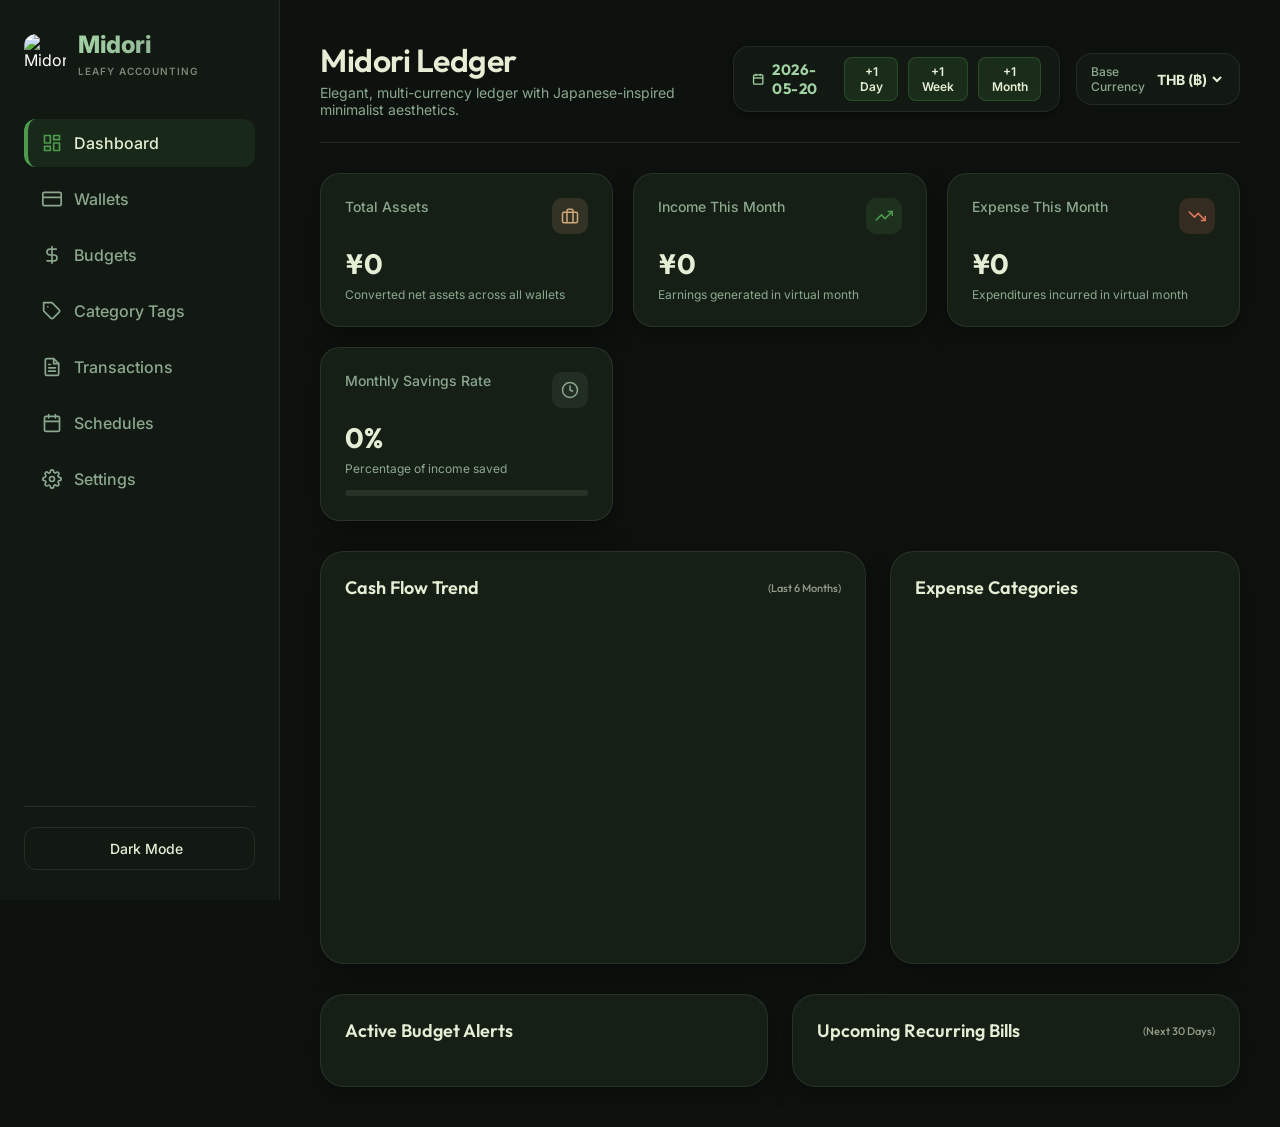
==== index.html @ ab78cd18 "Update: favicon branding and responsive collapsible mobile sidebar" ====
<!DOCTYPE html>
<html lang="en">
<head>
  <meta charset="UTF-8">
  <meta name="viewport" content="width=device-width, initial-scale=1.0">
  <title>Midori — Premium Japanese-Style Finance Ledger</title>
  <link rel="icon" type="image/png" href="image/midori.png">
  <link rel="shortcut icon" type="image/png" href="image/midori.png">
  
  <!-- Progressive Web App Settings -->
  <link rel="manifest" href="manifest.json">
  <meta name="theme-color" content="#2d5a27">
  
  <!-- Apple Web App Standalone Mode Support -->
  <meta name="apple-mobile-web-app-capable" content="yes">
  <meta name="apple-mobile-web-app-status-bar-style" content="black-translucent">
  <meta name="apple-mobile-web-app-title" content="Midori">
  <link rel="apple-touch-icon" href="image/midori.png">

  <!-- Beautiful Typography and Visual Customization -->
  <link rel="stylesheet" href="css/style.css">
  <!-- Chart.js for High-Fidelity Interactive Visualizations -->
  <script src="https://cdn.jsdelivr.net/npm/chart.js"></script>
</head>
<body>

  <div id="appContainer">
    <!-- Sidebar Backdrop Overlay -->
    <div id="sidebarOverlay" class="sidebar-overlay"></div>

    <!-- Sidebar Navigation -->
    <aside>
      <div>
        <div class="brand">
          <div style="display: flex; align-items: center; gap: 12px; flex: 1;">
            <div class="brand-logo-container" style="background: none; box-shadow: none; padding: 0; display: flex; align-items: center; justify-content: center; width: 42px; height: 42px;">
              <img src="image/midori.png" alt="Midori Logo" style="width: 100%; height: 100%; object-fit: cover; border-radius: 12px;">
            </div>
            <div>
              <div class="brand-name">Midori</div>
              <span style="font-size: 10px; font-weight:600; opacity:0.5; letter-spacing:1px; text-transform:uppercase;">Leafy Accounting</span>
            </div>
          </div>
          <button id="mobileMenuClose" class="mobile-menu-close" aria-label="Close Navigation">
            <svg viewBox="0 0 24 24" width="20" height="20" stroke="currentColor" stroke-width="2.5" fill="none"><line x1="18" y1="6" x2="6" y2="18"></line><line x1="6" y1="6" x2="18" y2="18"></line></svg>
          </button>
        </div>

        <nav>
          <ul>
            <li>
              <a class="nav-link active" data-tab="dashboard">
                <svg viewBox="0 0 24 24" fill="none" stroke="currentColor" stroke-width="2" stroke-linecap="round" stroke-linejoin="round"><rect x="3" y="3" width="7" height="9"></rect><rect x="14" y="3" width="7" height="5"></rect><rect x="14" y="12" width="7" height="9"></rect><rect x="3" y="16" width="7" height="5"></rect></svg>
                <span>Dashboard</span>
              </a>
            </li>
            <li>
              <a class="nav-link" data-tab="wallets">
                <svg viewBox="0 0 24 24" fill="none" stroke="currentColor" stroke-width="2" stroke-linecap="round" stroke-linejoin="round"><rect x="1" y="4" width="22" height="16" rx="2" ry="2"></rect><line x1="1" y1="10" x2="23" y2="10"></line></svg>
                <span>Wallets</span>
              </a>
            </li>
            <li>
              <a class="nav-link" data-tab="budgets">
                <svg viewBox="0 0 24 24" fill="none" stroke="currentColor" stroke-width="2" stroke-linecap="round" stroke-linejoin="round"><path d="M12 2v20M17 5H9.5a3.5 3.5 0 0 0 0 7h5a3.5 3.5 0 0 1 0 7H6"></path></svg>
                <span>Budgets</span>
              </a>
            </li>
            <li>
              <a class="nav-link" data-tab="tags">
                <svg viewBox="0 0 24 24" fill="none" stroke="currentColor" stroke-width="2" stroke-linecap="round" stroke-linejoin="round"><path d="M20.59 13.41l-7.17 7.17a2 2 0 0 1-2.83 0L2 12V2h10l8.59 8.59a2 2 0 0 1 0 2.82z"></path><line x1="7" y1="7" x2="7.01" y2="7"></line></svg>
                <span>Category Tags</span>
              </a>
            </li>
            <li>
              <a class="nav-link" data-tab="ledger">
                <svg viewBox="0 0 24 24" fill="none" stroke="currentColor" stroke-width="2" stroke-linecap="round" stroke-linejoin="round"><path d="M14 2H6a2 2 0 0 0-2 2v16a2 2 0 0 0 2 2h12a2 2 0 0 0 2-2V8z"></path><polyline points="14 2 14 8 20 8"></polyline><line x1="16" y1="13" x2="8" y2="13"></line><line x1="16" y1="17" x2="8" y2="17"></line><polyline points="10 9 9 9 8 9"></polyline></svg>
                <span>Transactions</span>
              </a>
            </li>
            <li>
              <a class="nav-link" data-tab="schedules">
                <svg viewBox="0 0 24 24" fill="none" stroke="currentColor" stroke-width="2" stroke-linecap="round" stroke-linejoin="round"><rect x="3" y="4" width="18" height="18" rx="2" ry="2"></rect><line x1="16" y1="2" x2="16" y2="6"></line><line x1="8" y1="2" x2="8" y2="6"></line><line x1="3" y1="10" x2="21" y2="10"></line></svg>
                <span>Schedules</span>
              </a>
            </li>
            <li>
              <a class="nav-link" data-tab="settings">
                <svg viewBox="0 0 24 24" fill="none" stroke="currentColor" stroke-width="2" stroke-linecap="round" stroke-linejoin="round"><circle cx="12" cy="12" r="3"></circle><path d="M19.4 15a1.65 1.65 0 0 0 .33 1.82l.06.06a2 2 0 1 1-2.83 2.83l-.06-.06a1.65 1.65 0 0 0-1.82-.33 1.65 1.65 0 0 0-1 1.51V21a2 2 0 0 1-4 0v-.09A1.65 1.65 0 0 0 9 19.4a1.65 1.65 0 0 0-1.82.33l-.06.06a2 2 0 1 1-2.83-2.83l.06-.06a1.65 1.65 0 0 0 .33-1.82 1.65 1.65 0 0 0-1.51-1H3a2 2 0 0 1 0-4h.09A1.65 1.65 0 0 0 4.6 9a1.65 1.65 0 0 0-.33-1.82l-.06-.06a2 2 0 1 1 2.83-2.83l.06.06a1.65 1.65 0 0 0 1.82.33H9a1.65 1.65 0 0 0 1-1.51V3a2 2 0 0 1 4 0v.09a1.65 1.65 0 0 0 1 1.51 1.65 1.65 0 0 0 1.82-.33l.06-.06a2 2 0 1 1 2.83 2.83l-.06.06a1.65 1.65 0 0 0-.33 1.82V9a1.65 1.65 0 0 0 1.51 1H21a2 2 0 0 1 0 4h-.09a1.65 1.65 0 0 0-1.51 1z"></path></svg>
                <span>Settings</span>
              </a>
            </li>
          </ul>
        </nav>
      </div>

      <div class="sidebar-footer">
        <button class="theme-toggle-btn" id="themeToggleBtn">
          <span id="themeToggleIcon" style="display: inline-flex; align-items: center; justify-content: center; margin-right: 6px;"></span>
          <span id="themeToggleText">Dark Mode</span>
        </button>
      </div>
    </aside>

    <!-- Main Workspace -->
    <main>
      <!-- Common Top Header -->
      <header>
        <div class="header-title-section">
          <button id="mobileMenuToggle" class="mobile-menu-btn" aria-label="Toggle Navigation">
            <svg viewBox="0 0 24 24" width="24" height="24" stroke="currentColor" stroke-width="2.5" fill="none"><line x1="3" y1="12" x2="21" y2="12"></line><line x1="3" y1="6" x2="21" y2="6"></line><line x1="3" y1="18" x2="21" y2="18"></line></svg>
          </button>
          <div class="header-title-text">
            <h1>Midori Ledger</h1>
            <p>Elegant, multi-currency ledger with Japanese-inspired minimalist aesthetics.</p>
          </div>
        </div>
        <div class="header-controls">
          <!-- Time Travel Controller -->
          <div class="time-travel-widget">
            <span class="date-badge">
              <svg viewBox="0 0 24 24" width="18" height="18" stroke="currentColor" stroke-width="2.5" fill="none"><rect x="3" y="4" width="18" height="18" rx="2" ry="2"></rect><line x1="16" y1="2" x2="16" y2="6"></line><line x1="8" y1="2" x2="8" y2="6"></line><line x1="3" y1="10" x2="21" y2="10"></line></svg>
              <span id="virtualDateDisplay">2026-05-20</span>
            </span>
            <button class="time-travel-btn" id="timeTravelBtn1" onclick="triggerTimeTravel(1)">+1 Day</button>
            <button class="time-travel-btn" id="timeTravelBtn7" onclick="triggerTimeTravel(7)">+1 Week</button>
            <button class="time-travel-btn" id="timeTravelBtn30" onclick="triggerTimeTravel(30)">+1 Month</button>
          </div>

          <!-- Base Currency Selector -->
          <div class="currency-selector-widget">
            <label for="baseCurrencySelect">Base Currency</label>
            <select id="baseCurrencySelect" class="currency-select" onchange="changeBaseCurrency(this.value)">
              <option value="THB">THB (฿)</option>
              <option value="USD">USD ($)</option>
              <option value="EUR">EUR (€)</option>
              <option value="CNY">CNY (¥)</option>
              <option value="JPY">JPY (¥)</option>
            </select>
          </div>
        </div>
      </header>

      <!-- ==========================================================================
           TAB: DASHBOARD
           ========================================================================== -->
      <div id="tab-dashboard" class="tab-content active">
        <!-- Metric Summary KPIs -->
        <div class="dashboard-summary-grid">
          <!-- Net Worth Card -->
          <div class="metric-card net-worth">
            <div class="metric-header">
              <span>Total Assets</span>
              <div class="metric-icon-circle">
                <svg viewBox="0 0 24 24" width="18" height="18" stroke="currentColor" stroke-width="2" fill="none"><rect x="2" y="7" width="20" height="14" rx="2" ry="2"></rect><path d="M16 21V5a2 2 0 0 0-2-2h-4a2 2 0 0 0-2 2v16"></path></svg>
              </div>
            </div>
            <div class="metric-value" id="netWorthDisplay">¥0</div>
            <div class="metric-desc">Converted net assets across all wallets</div>
          </div>

          <!-- Monthly Income Card -->
          <div class="metric-card income">
            <div class="metric-header">
              <span>Income This Month</span>
              <div class="metric-icon-circle">
                <svg viewBox="0 0 24 24" width="18" height="18" stroke="currentColor" stroke-width="2" fill="none"><polyline points="23 6 13.5 15.5 8.5 10.5 1 18"></polyline><polyline points="17 6 23 6 23 12"></polyline></svg>
              </div>
            </div>
            <div class="metric-value" id="monthlyIncomeDisplay">¥0</div>
            <div class="metric-desc" id="incomeGrowthText">Earnings generated in virtual month</div>
          </div>

          <!-- Monthly Expense Card -->
          <div class="metric-card expense">
            <div class="metric-header">
              <span>Expense This Month</span>
              <div class="metric-icon-circle">
                <svg viewBox="0 0 24 24" width="18" height="18" stroke="currentColor" stroke-width="2" fill="none"><polyline points="23 18 13.5 8.5 8.5 13.5 1 6"></polyline><polyline points="17 18 23 18 23 12"></polyline></svg>
              </div>
            </div>
            <div class="metric-value" id="monthlyExpenseDisplay">¥0</div>
            <div class="metric-desc" id="expenseGrowthText">Expenditures incurred in virtual month</div>
          </div>

          <!-- Savings Progress Card -->
          <div class="metric-card">
            <div class="metric-header">
              <span>Monthly Savings Rate</span>
              <div class="metric-icon-circle">
                <svg viewBox="0 0 24 24" width="18" height="18" stroke="currentColor" stroke-width="2" fill="none"><circle cx="12" cy="12" r="10"></circle><polyline points="12 6 12 12 16 14"></polyline></svg>
              </div>
            </div>
            <div class="metric-value" id="savingsRateDisplay">0%</div>
            <div class="metric-desc">Percentage of income saved</div>
            <div class="metric-progress-container">
              <div class="metric-progress-bar">
                <div class="metric-progress-fill status-safe" id="savingsRateProgress" style="width: 0%"></div>
              </div>
            </div>
          </div>
        </div>

        <!-- Charts Dashboard -->
        <div class="dashboard-charts-section">
          <!-- Main Line Trend Card -->
          <div class="chart-card">
            <h3>Cash Flow Trend <span style="font-size:11px; font-weight:500; opacity:0.6;">(Last 6 Months)</span></h3>
            <div class="chart-container-large">
              <canvas id="trendChart"></canvas>
            </div>
          </div>

          <!-- Expense Segment Donut -->
          <div class="chart-card">
            <h3>Expense Categories</h3>
            <div class="chart-container-medium">
              <canvas id="expenseDonut"></canvas>
            </div>
          </div>
        </div>

        <!-- Quick actions / Recent Transactions row -->
        <div style="display: grid; grid-template-columns: 1fr 1fr; gap: 24px;">
          <!-- Active budgets warnings -->
          <div class="chart-card">
            <h3 style="margin-bottom:12px;">Active Budget Alerts</h3>
            <div id="dashboardBudgetAlerts" style="display: flex; flex-direction: column; gap: 12px;">
              <!-- Budgets will be generated dynamically -->
            </div>
          </div>
          
          <!-- Upcoming recurring items forecast -->
          <div class="chart-card">
            <h3>Upcoming Recurring Bills <span style="font-size:11px; font-weight:500; opacity:0.6;">(Next 30 Days)</span></h3>
            <div id="dashboardForecastEvents" style="display: flex; flex-direction: column; gap: 12px;">
              <!-- Loaded dynamically -->
            </div>
          </div>
        </div>
      </div>

      <!-- ==========================================================================
           TAB: WALLETS
           ========================================================================== -->
      <div id="tab-wallets" class="tab-content">
        <div class="section-header">
          <h2>Wallets Management</h2>
          <button class="add-btn" onclick="openModal('modalWallet')">
            <svg viewBox="0 0 24 24" width="18" height="18" stroke="currentColor" stroke-width="2.5" fill="none"><line x1="12" y1="5" x2="12" y2="19"></line><line x1="5" y1="12" x2="19" y2="12"></line></svg>
            Add New Wallet
          </button>
        </div>
        <div class="wallets-carousel" id="walletsContainer">
          <!-- Loaded dynamically -->
        </div>
      </div>

      <!-- ==========================================================================
           TAB: BUDGETS
           ========================================================================== -->
      <div id="tab-budgets" class="tab-content">
        <div class="section-header">
          <h2>Monthly Budgets</h2>
        </div>
        
        <div class="budgets-grid" id="budgetsContainer">
          <!-- Loaded dynamically -->
        </div>
      </div>

      <!-- ==========================================================================
           TAB: CATEGORY TAGS
           ========================================================================== -->
      <div id="tab-tags" class="tab-content">
        <div class="section-header">
          <h2>Category Tags</h2>
          <button class="add-btn" onclick="openModal('modalCategory')">
            <svg viewBox="0 0 24 24" width="18" height="18" stroke="currentColor" stroke-width="2.5" fill="none"><line x1="12" y1="5" x2="12" y2="19"></line><line x1="5" y1="12" x2="19" y2="12"></line></svg>
            Create New Tag
          </button>
        </div>
        
        <div class="budgets-grid" id="tagsContainer">
          <!-- Loaded dynamically -->
        </div>
      </div>

      <!-- ==========================================================================
           TAB: TRANSACTION LEDGER
           ========================================================================== -->
      <div id="tab-ledger" class="tab-content">
        <div class="section-header">
          <h2>Ledger History</h2>
          <button class="add-btn" onclick="openModal('modalTransaction')">
            <svg viewBox="0 0 24 24" width="18" height="18" stroke="currentColor" stroke-width="2.5" fill="none"><line x1="12" y1="5" x2="12" y2="19"></line><line x1="5" y1="12" x2="19" y2="12"></line></svg>
            Record Transaction
          </button>
        </div>

        <!-- Filters Bar -->
        <div class="ledger-filter-bar">
          <div class="input-group">
            <label for="filterSearch">Search Description</label>
            <input type="text" id="filterSearch" class="form-control" placeholder="Search noodles, rent..." oninput="renderLedger()">
          </div>
          <div class="input-group">
            <label for="filterWallet">Wallet</label>
            <select id="filterWallet" class="form-control" onchange="renderLedger()">
              <option value="all">All Wallets</option>
              <!-- Populated dynamically -->
            </select>
          </div>
          <div class="input-group">
            <label for="filterTag">Category Tag</label>
            <select id="filterTag" class="form-control" onchange="renderLedger()">
              <option value="all">All Categories</option>
              <!-- Populated dynamically -->
            </select>
          </div>
          <div class="input-group">
            <label for="filterType">Type</label>
            <select id="filterType" class="form-control" onchange="renderLedger()">
              <option value="all">Income & Expense</option>
              <option value="income">Income Only</option>
              <option value="expense">Expense Only</option>
            </select>
          </div>
        </div>

        <!-- Ledger Entries Table -->
        <div class="ledger-table-container">
          <table class="ledger-table">
            <thead>
              <tr>
                <th>Date</th>
                <th>Transaction</th>
                <th>Category Tag</th>
                <th>Wallet</th>
                <th>Amount</th>
                <th style="width: 50px;"></th>
              </tr>
            </thead>
            <tbody id="ledgerTableBody">
              <!-- Entries populated dynamically -->
            </tbody>
          </table>
          <div id="ledgerEmptyState" class="empty-placeholder" style="display: none;">
            <svg viewBox="0 0 24 24" fill="none" stroke="currentColor" stroke-width="2"><circle cx="12" cy="12" r="10"></circle><line x1="8" y1="12" x2="16" y2="12"></line></svg>
            <span>No transactions matching criteria are logged. Record a new transaction!</span>
          </div>
        </div>
      </div>

      <!-- ==========================================================================
           TAB: RECURRENCE SCHEDULES
           ========================================================================== -->
      <div id="tab-schedules" class="tab-content">
        <div class="section-header">
          <h2>Recurrence Schedules</h2>
          <button class="add-btn" onclick="openModal('modalSchedule')">
            <svg viewBox="0 0 24 24" width="18" height="18" stroke="currentColor" stroke-width="2.5" fill="none"><line x1="12" y1="5" x2="12" y2="19"></line><line x1="5" y1="12" x2="19" y2="12"></line></svg>
            Add Recurring Schedule
          </button>
        </div>

        <div class="schedules-list" id="schedulesContainer">
          <!-- Loaded dynamically -->
        </div>
      </div>

      <!-- ==========================================================================
           TAB: SETTINGS
           ========================================================================== -->
      <div id="tab-settings" class="tab-content">
        <h2>App Configuration</h2>
        
        <div class="settings-group">
          <h3>High Fidelity Mock Data</h3>
          <p>Instantly pre-populate your ledger with 45 days of rich, multi-currency financial mock data, categories, and active schedules to preview charts and budget alerts immediately.</p>
          <div class="settings-action-row">
            <button class="add-btn" onclick="loadMatchaMockData()">
              Generate Japanese Matcha Demo Data
            </button>
          </div>
        </div>

        <div class="settings-group">
          <h3>Data Portability</h3>
          <p>Export your entire ledger configuration and transaction history to a localized JSON file or import a saved backup state.</p>
          <div class="settings-action-row">
            <button class="btn-secondary" onclick="triggerStateExport()">Export Backup JSON</button>
            <button class="btn-secondary" onclick="document.getElementById('importFileInput').click()">Import Backup JSON</button>
            <input type="file" id="importFileInput" style="display:none;" accept=".json" onchange="triggerStateImport(event)">
          </div>
        </div>

        <div class="settings-group">
          <h3>Set to Default</h3>
          <p>Restore the app to its original factory state with default wallets, category tags, and core preferences. This will replace your current settings and data.</p>
          <div class="settings-action-row">
            <button class="btn-secondary" onclick="triggerDefaultReset()">Set to Default State</button>
          </div>
        </div>

        <div class="settings-group">
          <h3>Erase Database</h3>
          <p style="color:var(--autumn-terracotta);">Warning: This action will completely erase all wallets, transactions, tags, budgets, and histories saved in LocalStorage and reset the database to a completely empty clean slate.</p>
          <div class="settings-action-row">
            <button class="btn-danger" onclick="triggerStateReset()">Reset to Blank Slate</button>
          </div>
        </div>
      </div>
    </main>
  </div>

  <!-- ==========================================================================
       MODAL: RECORD TRANSACTION
       ========================================================================== -->
  <div class="modal-overlay" id="modalTransaction">
    <div class="modal-window">
      <div class="modal-header">
        <h3>Record Transaction</h3>
        <button class="modal-close-btn" onclick="closeModal('modalTransaction')">
          <svg viewBox="0 0 24 24" width="20" height="20" stroke="currentColor" stroke-width="2" fill="none"><line x1="18" y1="6" x2="6" y2="18"></line><line x1="6" y1="6" x2="18" y2="18"></line></svg>
        </button>
      </div>
      <form class="modal-form" id="transactionForm" onsubmit="submitTransactionForm(event)">
        <!-- Row 1: Type & Amount -->
        <div class="form-row">
          <div class="input-group">
            <label for="txType">Type</label>
            <select id="txType" class="form-control" onchange="syncTransactionCategoryOptions()" required>
              <option value="expense">Expense</option>
              <option value="income">Income</option>
            </select>
          </div>
          <div class="input-group">
            <label for="txAmount">Amount</label>
            <input type="number" id="txAmount" class="form-control" placeholder="0.00" min="0.01" step="any" required>
          </div>
        </div>

        <!-- Row 2: Title Description -->
        <div class="input-group">
          <label for="txTitle">Title Description</label>
          <input type="text" id="txTitle" class="form-control" placeholder="Matcha Tea, Ramen Lunch..." required>
        </div>

        <!-- Row 3: Wallet & Custom Currency Select (Multi-currency purchase) -->
        <div class="form-row">
          <div class="input-group">
            <label for="txWallet">Wallet</label>
            <select id="txWallet" class="form-control" onchange="syncTransactionCurrencyDefault()" required>
              <!-- Loaded dynamically -->
            </select>
          </div>
          <div class="input-group">
            <label for="txCurrency">Tx Currency</label>
            <select id="txCurrency" class="form-control" required>
              <option value="JPY">JPY (¥)</option>
              <option value="USD">USD ($)</option>
              <option value="THB">THB (฿)</option>
              <option value="EUR">EUR (€)</option>
              <option value="CNY">CNY (¥)</option>
            </select>
          </div>
        </div>

        <!-- Row 4: Category Tag & Transaction Date -->
        <div class="form-row">
          <div class="input-group">
            <label for="txCategory">Category Tag</label>
            <select id="txCategory" class="form-control" required>
              <!-- Loaded dynamically -->
            </select>
          </div>
          <div class="input-group">
            <label for="txDate">Transaction Date</label>
            <input type="date" id="txDate" class="form-control" required>
          </div>
        </div>

        <!-- Row 5: Short Note -->
        <div class="input-group">
          <label for="txNote">Short Note</label>
          <input type="text" id="txNote" class="form-control" placeholder="Optional details...">
        </div>

        <button type="submit" class="form-submit-btn">Save Ledger Entry</button>
      </form>
    </div>
  </div>

  <!-- ==========================================================================
       MODAL: ADD WALLET
       ========================================================================== -->
  <div class="modal-overlay" id="modalWallet">
    <div class="modal-window">
      <div class="modal-header">
        <h3>Create Wallet Card</h3>
        <button class="modal-close-btn" onclick="closeModal('modalWallet')">
          <svg viewBox="0 0 24 24" width="20" height="20" stroke="currentColor" stroke-width="2" fill="none"><line x1="18" y1="6" x2="6" y2="18"></line><line x1="6" y1="6" x2="18" y2="18"></line></svg>
        </button>
      </div>
      <form class="modal-form" id="walletForm" onsubmit="submitWalletForm(event)">
        <div class="input-group">
          <label for="walletName">Wallet Card Name</label>
          <input type="text" id="walletName" class="form-control" placeholder="E.g., Chase Bank, cash Pocket" required>
        </div>

        <div class="form-row">
          <div class="input-group">
            <label for="walletCurrency">Currency</label>
            <select id="walletCurrency" class="form-control" required>
              <option value="JPY">JPY (¥)</option>
              <option value="USD">USD ($)</option>
              <option value="THB">THB (฿)</option>
              <option value="EUR">EUR (€)</option>
              <option value="CNY">CNY (¥)</option>
            </select>
          </div>
          <div class="input-group">
            <label for="walletType">Card Type</label>
            <select id="walletType" class="form-control" required>
              <option value="Cash">Cash</option>
              <option value="Debit Card">Debit Card</option>
              <option value="Credit Card">Credit Card</option>
              <option value="Savings">Savings Account</option>
              <option value="Investment">Investment Ledger</option>
            </select>
          </div>
        </div>

        <div class="input-group">
          <label for="walletBalance">Opening Balance</label>
          <input type="number" id="walletBalance" class="form-control" placeholder="0.00" value="0" step="any" required>
        </div>

        <div class="input-group">
          <label>Wallet Theme Card Design</label>
          <div class="color-picker-grid" id="walletColorPicker">
            <div class="color-option selected" style="background: #2d5a27;" data-color="#2d5a27"></div>
            <div class="color-option" style="background: #5a7d5b;" data-color="#5a7d5b"></div>
            <div class="color-option" style="background: #8ba88f;" data-color="#8ba88f"></div>
            <div class="color-option" style="background: #a2a86c;" data-color="#a2a86c"></div>
            <div class="color-option" style="background: #5e665c;" data-color="#5e665c"></div>
            <div class="color-option" style="background: #cfa87b;" data-color="#cfa87b"></div>
          </div>
        </div>

        <button type="submit" class="form-submit-btn">Create Wallet Card</button>
      </form>
    </div>
  </div>

  <!-- ==========================================================================
       MODAL: EDIT WALLET
       ========================================================================== -->
  <div class="modal-overlay" id="modalEditWallet">
    <div class="modal-window">
      <div class="modal-header">
        <h3>Edit Wallet Card</h3>
        <button class="modal-close-btn" onclick="closeModal('modalEditWallet')">
          <svg viewBox="0 0 24 24" width="20" height="20" stroke="currentColor" stroke-width="2" fill="none"><line x1="18" y1="6" x2="6" y2="18"></line><line x1="6" y1="6" x2="18" y2="18"></line></svg>
        </button>
      </div>
      <form class="modal-form" id="editWalletForm" onsubmit="submitEditWalletForm(event)">
        <input type="hidden" id="editWalletId">
        <div class="input-group">
          <label for="editWalletName">Wallet Card Name</label>
          <input type="text" id="editWalletName" class="form-control" placeholder="E.g., Chase Bank, cash Pocket" required>
        </div>

        <div class="form-row">
          <div class="input-group">
            <label for="editWalletCurrency">Currency</label>
            <select id="editWalletCurrency" class="form-control" required>
              <option value="JPY">JPY (¥)</option>
              <option value="USD">USD ($)</option>
              <option value="THB">THB (฿)</option>
              <option value="EUR">EUR (€)</option>
              <option value="CNY">CNY (¥)</option>
            </select>
          </div>
          <div class="input-group">
            <label for="editWalletType">Card Type</label>
            <select id="editWalletType" class="form-control" required>
              <option value="Cash">Cash</option>
              <option value="Debit Card">Debit Card</option>
              <option value="Credit Card">Credit Card</option>
              <option value="Savings">Savings Account</option>
              <option value="Investment">Investment Ledger</option>
            </select>
          </div>
        </div>

        <div class="input-group">
          <label for="editWalletBalance">Opening Balance</label>
          <input type="number" id="editWalletBalance" class="form-control" placeholder="0.00" step="any" required>
        </div>

        <div class="input-group">
          <label>Wallet Theme Card Design</label>
          <div class="color-picker-grid" id="editWalletColorPicker">
            <div class="color-option" style="background: #2d5a27;" data-color="#2d5a27"></div>
            <div class="color-option" style="background: #5a7d5b;" data-color="#5a7d5b"></div>
            <div class="color-option" style="background: #8ba88f;" data-color="#8ba88f"></div>
            <div class="color-option" style="background: #a2a86c;" data-color="#a2a86c"></div>
            <div class="color-option" style="background: #5e665c;" data-color="#5e665c"></div>
            <div class="color-option" style="background: #cfa87b;" data-color="#cfa87b"></div>
          </div>
        </div>

        <button type="submit" class="form-submit-btn">Save Wallet Changes</button>
      </form>
    </div>
  </div>

  <!-- ==========================================================================
       MODAL: CREATE TAG / BUDGET
       ========================================================================== -->
  <div class="modal-overlay" id="modalCategory">
    <div class="modal-window">
      <div class="modal-header">
        <h3>Create Tag & Monthly Budget</h3>
        <button class="modal-close-btn" onclick="closeModal('modalCategory')">
          <svg viewBox="0 0 24 24" width="20" height="20" stroke="currentColor" stroke-width="2" fill="none"><line x1="18" y1="6" x2="6" y2="18"></line><line x1="6" y1="6" x2="18" y2="18"></line></svg>
        </button>
      </div>
      <form class="modal-form" id="categoryForm" onsubmit="submitCategoryForm(event)">
        <div class="form-row">
          <div class="input-group">
            <label for="catType">Classification</label>
            <select id="catType" class="form-control" onchange="syncCategoryFormBudgetState()" required>
              <option value="expense">Expense Tag</option>
              <option value="income">Income Tag</option>
            </select>
          </div>
          <div class="input-group">
            <label for="catIcon">Icon Motif</label>
            <select id="catIcon" class="form-control" required>
              <option value="leaf">🍃 Leaf</option>
              <option value="utensils">🍽️ Food Utensils</option>
              <option value="shoppingCart">🛒 Shopping Cart</option>
              <option value="shoppingBag">🛍️ Shopping Bag</option>
              <option value="home">🏠 Home Rent</option>
              <option value="car">🚗 Car Commute</option>
              <option value="film">🎬 Movie Leisure</option>
              <option value="briefcase">💼 Briefcase Job</option>
              <option value="trendUp">📈 Trend Upwards</option>
            </select>
          </div>
        </div>

        <div class="input-group">
          <label for="catName">Tag Name</label>
          <input type="text" id="catName" class="form-control" placeholder="E.g., Ramen Dinners, Subscriptions" required>
        </div>

        <div class="input-group" id="categoryBudgetGroup">
          <label for="catBudget">Monthly Limit Budget Amount <span style="font-size:10px; font-weight:400; color:var(--text-muted);">(Optional - Set in Base Currency)</span></label>
          <input type="number" id="catBudget" class="form-control" placeholder="Optional. e.g. 20000" min="0" step="any">
        </div>

        <div class="input-group">
          <label>Tag Identity Color</label>
          <div class="color-picker-grid" id="catColorPicker">
            <div class="color-option selected" style="background: #5a7d5b;" data-color="#5a7d5b"></div>
            <div class="color-option" style="background: #2d5a27;" data-color="#2d5a27"></div>
            <div class="color-option" style="background: #8bb38f;" data-color="#8bb38f"></div>
            <div class="color-option" style="background: #aabfa9;" data-color="#aabfa9"></div>
            <div class="color-option" style="background: #a2a86c;" data-color="#a2a86c"></div>
            <div class="color-option" style="background: #5e665c;" data-color="#5e665c"></div>
          </div>
        </div>

        <button type="submit" class="form-submit-btn">Save New Tag</button>
      </form>
    </div>
  </div>

  <!-- ==========================================================================
       MODAL: CREATE RECURRING SCHEDULE
       ========================================================================== -->
  <div class="modal-overlay" id="modalSchedule">
    <div class="modal-window">
      <div class="modal-header">
        <h3>Create Recurring Schedule</h3>
        <button class="modal-close-btn" onclick="closeModal('modalSchedule')">
          <svg viewBox="0 0 24 24" width="20" height="20" stroke="currentColor" stroke-width="2" fill="none"><line x1="18" y1="6" x2="6" y2="18"></line><line x1="6" y1="6" x2="18" y2="18"></line></svg>
        </button>
      </div>
      <form class="modal-form" id="scheduleForm" onsubmit="submitScheduleForm(event)">
        <div class="form-row">
          <div class="input-group">
            <label for="schedType">Type</label>
            <select id="schedType" class="form-control" onchange="syncScheduleCategoryOptions()" required>
              <option value="expense">Expense Bill</option>
              <option value="income">Income Deposit</option>
            </select>
          </div>
          <div class="input-group">
            <label for="schedAmount">Recurring Amount</label>
            <input type="number" id="schedAmount" class="form-control" placeholder="0.00" min="0.01" step="any" required>
          </div>
        </div>

        <div class="input-group">
          <label for="schedTitle">Schedule Title</label>
          <input type="text" id="schedTitle" class="form-control" placeholder="Netflix Subscription, Salary Deposit..." required>
        </div>

        <div class="form-row">
          <div class="input-group">
            <label for="schedWallet">Billing Wallet</label>
            <select id="schedWallet" class="form-control" required>
              <!-- Loaded dynamically -->
            </select>
          </div>
          <div class="input-group">
            <label for="schedCategory">Category Tag</label>
            <select id="schedCategory" class="form-control" required>
              <!-- Loaded dynamically -->
            </select>
          </div>
        </div>

        <div class="form-row">
          <div class="input-group">
            <label for="schedFrequency">Frequency</label>
            <select id="schedFrequency" class="form-control" required>
              <option value="daily">Daily</option>
              <option value="weekly">Weekly</option>
              <option value="monthly" selected>Monthly</option>
              <option value="yearly">Yearly</option>
            </select>
          </div>
          <div class="input-group">
            <label for="schedStartDate">First Occurrence Date</label>
            <input type="date" id="schedStartDate" class="form-control" required>
          </div>
        </div>

        <button type="submit" class="form-submit-btn">Initiate Recurring Schedule</button>
      </form>
    </div>
  </div>

  <!-- Core Javascript Engines -->
  <script src="js/state.js"></script>
  <script src="js/scheduler.js"></script>
  <script src="js/charts.js"></script>
  <script src="js/app.js"></script>
  
  <!-- PWA Service Worker Registration -->
  <script>
    if ('serviceWorker' in navigator) {
      window.addEventListener('load', () => {
        navigator.serviceWorker.register('./sw.js')
          .then((reg) => console.log('Midori Service Worker registered successfully:', reg.scope))
          .catch((err) => console.error('Midori Service Worker registration failed:', err));
      });
    }
  </script>
</body>
</html>
---- css/style.css ----
@import url('https://fonts.googleapis.com/css2?family=Inter:wght@300;400;500;600;700&family=Outfit:wght@300;400;500;600;700;800&family=Noto+Serif+JP:wght@400;600;700&display=swap');

/* ==========================================================================
   Design Tokens & Theme Variables (Midori Leafy-Green Style)
   ========================================================================== */
:root {
  /* Common Brand Colors */
  --green-forest: #1e381b;     /* Deep stone forest */
  --green-matcha: #4d9c4e;     /* Vibrant tea green */
  --green-sage: #8ba88f;       /* Calming soft sage */
  --green-mint: #a2d2a4;       /* Neon leaf accents */
  --autumn-terracotta: #e07a5f;/* Outgoings accent */
  --bamboo-gold: #cfa87b;      /* Warm wood/gold highlights */
  --stone-charcoal: #181d18;   /* Dark base stone */
  --paper-soft: #fcfdfa;       /* Light base paper */

  /* Dark Theme Variables (Default) */
  --bg-primary: #0e120e;
  --bg-secondary: #161e16;
  --bg-card: rgba(26, 38, 27, 0.7);
  --border-color: rgba(139, 168, 143, 0.15);
  --border-glow: rgba(77, 156, 78, 0.3);
  --text-main: #e6edd5;
  --text-muted: #8ba88f;
  --text-dark: #0e120e;
  
  --glass-bg: rgba(22, 30, 22, 0.65);
  --glass-border: rgba(139, 168, 143, 0.12);
  --shadow-color: rgba(0, 0, 0, 0.4);
  
  --card-gradient-1: linear-gradient(135deg, #1b381a 0%, #3a6839 100%);
  --card-gradient-2: linear-gradient(135deg, #2b453a 0%, #588775 100%);
  --card-gradient-3: linear-gradient(135deg, #515437 0%, #878c58 100%);
  
  --transition-speed: 0.3s;
}

/* Light Theme Variables */
body.light-theme {
  --bg-primary: #f2f5f1;
  --bg-secondary: #e5ebe4;
  --bg-card: rgba(255, 255, 255, 0.85);
  --border-color: rgba(45, 90, 47, 0.12);
  --border-glow: rgba(77, 156, 78, 0.25);
  --text-main: #1c2a1b;
  --text-muted: #5a735c;
  --text-dark: #ffffff;
  
  --glass-bg: rgba(255, 255, 255, 0.75);
  --glass-border: rgba(45, 90, 47, 0.08);
  --shadow-color: rgba(45, 90, 47, 0.08);
  
  --card-gradient-1: linear-gradient(135deg, #3d6a3c 0%, #5e955d 100%);
  --card-gradient-2: linear-gradient(135deg, #4b7465 0%, #76a895 100%);
  --card-gradient-3: linear-gradient(135deg, #747954 0%, #a4aa7e 100%);
}

/* ==========================================================================
   Base Styles & Reset
   ========================================================================== */
* {
  margin: 0;
  padding: 0;
  box-sizing: border-box;
}

body {
  font-family: 'Inter', sans-serif;
  background-color: var(--bg-primary);
  color: var(--text-main);
  min-height: 100vh;
  display: flex;
  overflow-x: hidden;
  transition: background-color var(--transition-speed), color var(--transition-speed);
}

h1, h2, h3, h4, .font-title {
  font-family: 'Outfit', sans-serif;
  font-weight: 600;
}

.kanji-sub {
  font-family: 'Noto Serif JP', serif;
  font-size: 0.85em;
  opacity: 0.6;
  margin-left: 4px;
}

button, input, select, textarea {
  font-family: inherit;
  color: inherit;
}

/* Custom Scrollbar */
::-webkit-scrollbar {
  width: 8px;
  height: 8px;
}
::-webkit-scrollbar-track {
  background: var(--bg-primary);
}
::-webkit-scrollbar-thumb {
  background: var(--border-color);
  border-radius: 4px;
}
::-webkit-scrollbar-thumb:hover {
  background: var(--green-sage);
}

/* ==========================================================================
   Layout Structure
   ========================================================================== */
#appContainer {
  display: flex;
  width: 100%;
  max-width: 1600px;
  margin: 0 auto;
  min-height: 100vh;
}

/* Sidebar Styling */
aside {
  width: 280px;
  background: var(--glass-bg);
  backdrop-filter: blur(16px);
  -webkit-backdrop-filter: blur(16px);
  border-right: 1px solid var(--glass-border);
  padding: 30px 24px;
  display: flex;
  flex-direction: column;
  justify-content: space-between;
  position: sticky;
  top: 0;
  height: 100vh;
  z-index: 10;
  transition: background var(--transition-speed), border var(--transition-speed);
}

.brand {
  display: flex;
  align-items: center;
  gap: 12px;
  margin-bottom: 40px;
}

.brand-logo-container {
  background: linear-gradient(135deg, var(--green-matcha), var(--green-forest));
  width: 42px;
  height: 42px;
  border-radius: 12px;
  display: flex;
  align-items: center;
  justify-content: center;
  color: #fff;
  box-shadow: 0 4px 12px var(--border-glow);
}

.brand-name {
  font-size: 24px;
  font-weight: 800;
  letter-spacing: -0.5px;
  background: linear-gradient(to right, var(--green-mint), var(--green-sage));
  -webkit-background-clip: text;
  -webkit-text-fill-color: transparent;
}

body.light-theme .brand-name {
  background: linear-gradient(to right, var(--green-forest), var(--green-matcha));
  -webkit-background-clip: text;
  -webkit-text-fill-color: transparent;
}

nav ul {
  list-style: none;
}

nav li {
  margin-bottom: 8px;
}

.nav-link {
  display: flex;
  align-items: center;
  gap: 12px;
  padding: 14px 18px;
  border-radius: 12px;
  text-decoration: none;
  font-weight: 500;
  color: var(--text-muted);
  cursor: pointer;
  transition: all 0.25s ease;
}

.nav-link:hover, .nav-link.active {
  color: var(--text-main);
  background: rgba(77, 156, 78, 0.12);
  border-left: 4px solid var(--green-matcha);
  padding-left: 14px;
}

.nav-link svg {
  width: 20px;
  height: 20px;
  stroke-width: 2;
  transition: stroke var(--transition-speed);
}

.nav-link.active svg {
  stroke: var(--green-matcha);
}

.sidebar-footer {
  margin-top: auto;
  border-top: 1px solid var(--border-color);
  padding-top: 20px;
}

/* Theme Switcher Button */
.theme-toggle-btn {
  display: flex;
  align-items: center;
  justify-content: center;
  gap: 8px;
  width: 100%;
  padding: 12px;
  border-radius: 12px;
  border: 1px solid var(--border-color);
  background: transparent;
  cursor: pointer;
  font-size: 14px;
  font-weight: 500;
  transition: all 0.25s ease;
}

.theme-toggle-btn:hover {
  background: rgba(139, 168, 143, 0.08);
  border-color: var(--green-matcha);
}

/* Main Content Area */
main {
  flex: 1;
  padding: 40px;
  overflow-y: auto;
  display: flex;
  flex-direction: column;
  gap: 30px;
}

/* Header Area */
header {
  display: flex;
  justify-content: space-between;
  align-items: center;
  border-bottom: 1px solid var(--border-color);
  padding-bottom: 24px;
}

.header-title-section h1 {
  font-size: 32px;
  letter-spacing: -0.5px;
}

.header-title-section p {
  color: var(--text-muted);
  font-size: 14px;
  margin-top: 4px;
}

.header-controls {
  display: flex;
  align-items: center;
  gap: 16px;
}

/* Simulated Date Display Widget */
.time-travel-widget {
  display: flex;
  align-items: center;
  gap: 10px;
  background: var(--glass-bg);
  border: 1px solid var(--glass-border);
  padding: 10px 18px;
  border-radius: 16px;
  box-shadow: 0 4px 10px var(--shadow-color);
}

.date-badge {
  display: flex;
  align-items: center;
  gap: 8px;
  font-weight: 700;
  font-size: 15px;
  color: var(--green-mint);
  font-family: 'Outfit', sans-serif;
  letter-spacing: 0.5px;
}
body.light-theme .date-badge {
  color: var(--green-forest);
}

.time-travel-btn {
  background: rgba(77, 156, 78, 0.15);
  border: 1px solid rgba(77, 156, 78, 0.3);
  padding: 6px 12px;
  font-size: 12px;
  font-weight: 600;
  border-radius: 8px;
  cursor: pointer;
  display: flex;
  align-items: center;
  gap: 4px;
  transition: all 0.2s ease;
}

.time-travel-btn:hover {
  background: var(--green-matcha);
  color: #fff;
  box-shadow: 0 0 10px var(--border-glow);
}

/* Dashboard Base Currency Selector */
.currency-selector-widget {
  background: var(--glass-bg);
  border: 1px solid var(--glass-border);
  padding: 10px 14px;
  border-radius: 16px;
  display: flex;
  align-items: center;
  gap: 8px;
}

.currency-selector-widget label {
  font-size: 12px;
  color: var(--text-muted);
  font-weight: 500;
}

.currency-select {
  background: transparent;
  border: none;
  font-weight: 700;
  font-size: 14px;
  cursor: pointer;
  outline: none;
  color: var(--text-main);
}

/* ==========================================================================
   Dashboard Metrics
   ========================================================================== */
.dashboard-summary-grid {
  display: grid;
  grid-template-columns: repeat(auto-fit, minmax(260px, 1fr));
  gap: 20px;
}

.metric-card {
  background: var(--bg-card);
  border: 1px solid var(--border-color);
  border-radius: 20px;
  padding: 24px;
  position: relative;
  overflow: hidden;
  box-shadow: 0 8px 24px var(--shadow-color);
  transition: transform 0.25s, border-color 0.25s;
}

.metric-card:hover {
  transform: translateY(-4px);
  border-color: var(--green-matcha);
}

.metric-header {
  display: flex;
  justify-content: space-between;
  color: var(--text-muted);
  font-size: 14px;
  font-weight: 500;
  margin-bottom: 12px;
}

.metric-icon-circle {
  width: 36px;
  height: 36px;
  border-radius: 10px;
  display: flex;
  align-items: center;
  justify-content: center;
  background: rgba(139, 168, 143, 0.1);
  color: var(--green-sage);
}

.metric-card.net-worth .metric-icon-circle {
  background: rgba(207, 168, 123, 0.15);
  color: var(--bamboo-gold);
}

.metric-card.income .metric-icon-circle {
  background: rgba(77, 156, 78, 0.15);
  color: var(--green-matcha);
}

.metric-card.expense .metric-icon-circle {
  background: rgba(224, 122, 95, 0.15);
  color: var(--autumn-terracotta);
}

.metric-value {
  font-size: 28px;
  font-weight: 700;
  letter-spacing: -0.5px;
  font-family: 'Outfit', sans-serif;
  margin-bottom: 6px;
}

.metric-desc {
  font-size: 12px;
  color: var(--text-muted);
}

.metric-progress-container {
  margin-top: 14px;
  width: 100%;
}

.metric-progress-bar {
  height: 6px;
  background: var(--border-color);
  border-radius: 3px;
  overflow: hidden;
  position: relative;
}

.metric-progress-fill {
  height: 100%;
  border-radius: 3px;
  transition: width 0.5s ease-out;
}

/* ==========================================================================
   Visual Dashboard Analytics Section
   ========================================================================== */
.dashboard-charts-section {
  display: grid;
  grid-template-columns: 2fr 1fr;
  gap: 24px;
}

@media (max-width: 1100px) {
  .dashboard-charts-section {
    grid-template-columns: 1fr;
  }
}

.chart-card {
  background: var(--bg-card);
  border: 1px solid var(--border-color);
  border-radius: 24px;
  padding: 24px;
  box-shadow: 0 8px 24px var(--shadow-color);
}

.chart-card h3 {
  font-size: 18px;
  margin-bottom: 20px;
  display: flex;
  justify-content: space-between;
  align-items: center;
}

.chart-container-large {
  height: 320px;
  position: relative;
}

.chart-container-medium {
  height: 240px;
  position: relative;
}

/* ==========================================================================
   Components & Interactive Elements
   ========================================================================== */

/* Leafy Cards Carousel for Wallets */
.section-header {
  display: flex;
  justify-content: space-between;
  align-items: center;
  margin-bottom: 18px;
}

.section-header h2 {
  font-size: 22px;
}

.add-btn {
  background: var(--green-matcha);
  color: #fff;
  border: none;
  border-radius: 12px;
  padding: 10px 20px;
  font-weight: 600;
  cursor: pointer;
  display: flex;
  align-items: center;
  gap: 8px;
  box-shadow: 0 4px 12px var(--border-glow);
  transition: all 0.25s ease;
}

.add-btn:hover {
  background: var(--green-forest);
  transform: translateY(-2px);
}

.wallets-carousel {
  display: grid;
  grid-template-columns: repeat(auto-fill, minmax(300px, 1fr));
  gap: 20px;
  margin-bottom: 10px;
}

/* Premium Wallet Card Design */
.wallet-card {
  background: var(--card-gradient-1);
  border-radius: 20px;
  padding: 24px;
  color: #fff;
  position: relative;
  overflow: hidden;
  height: 180px;
  display: flex;
  flex-direction: column;
  justify-content: space-between;
  box-shadow: 0 10px 25px rgba(0, 0, 0, 0.25);
  transition: all 0.3s ease;
  cursor: pointer;
}

.wallet-card::before {
  content: '';
  position: absolute;
  top: -30%;
  right: -20%;
  width: 150px;
  height: 150px;
  border-radius: 50%;
  background: rgba(255, 255, 255, 0.05);
  pointer-events: none;
}

.wallet-card::after {
  content: '🍃';
  position: absolute;
  bottom: 10%;
  right: 8%;
  font-size: 60px;
  opacity: 0.12;
  pointer-events: none;
}

.wallet-card:hover {
  transform: translateY(-6px) scale(1.02);
  box-shadow: 0 15px 30px var(--border-glow);
}

.wallet-card-header {
  display: flex;
  justify-content: space-between;
  align-items: flex-start;
}

.wallet-name-label {
  font-size: 14px;
  opacity: 0.8;
  font-weight: 500;
}

.wallet-type-badge {
  font-size: 11px;
  background: rgba(255, 255, 255, 0.15);
  padding: 4px 8px;
  border-radius: 6px;
  font-weight: 600;
  letter-spacing: 0.5px;
}

.wallet-balance-display {
  font-size: 32px;
  font-weight: 700;
  font-family: 'Outfit', sans-serif;
  letter-spacing: -0.5px;
}

.wallet-card-footer {
  display: flex;
  justify-content: space-between;
  align-items: center;
  font-size: 13px;
  opacity: 0.8;
}

.wallet-delete-btn {
  background: transparent;
  border: none;
  color: rgba(255, 255, 255, 0.6);
  cursor: pointer;
  padding: 4px;
  border-radius: 4px;
  transition: all 0.2s;
}

.wallet-delete-btn:hover {
  color: #ff6b6b;
  background: rgba(255, 255, 255, 0.1);
}

/* ==========================================================================
   Budgets & Tags View
   ========================================================================== */
.budgets-grid {
  display: grid;
  grid-template-columns: repeat(auto-fill, minmax(320px, 1fr));
  gap: 20px;
}

.budget-card {
  background: var(--bg-card);
  border: 1px solid var(--border-color);
  border-radius: 18px;
  padding: 20px;
  box-shadow: 0 4px 15px var(--shadow-color);
  display: flex;
  flex-direction: column;
  gap: 14px;
}

.budget-info {
  display: flex;
  justify-content: space-between;
  align-items: center;
}

.budget-tag-pill {
  display: flex;
  align-items: center;
  gap: 8px;
  font-weight: 600;
  font-size: 14px;
}

.tag-icon-wrap {
  width: 32px;
  height: 32px;
  border-radius: 8px;
  display: flex;
  align-items: center;
  justify-content: center;
  color: #fff;
}

.budget-limits-numbers {
  text-align: right;
}

.budget-spent {
  font-size: 16px;
  font-weight: 700;
}

.budget-max {
  font-size: 12px;
  color: var(--text-muted);
}

.budget-progress-container {
  display: flex;
  flex-direction: column;
  gap: 6px;
}

.budget-progress-bar {
  height: 8px;
  background: var(--border-color);
  border-radius: 4px;
  overflow: hidden;
}

.budget-progress-fill {
  height: 100%;
  border-radius: 4px;
  transition: width 0.4s ease, background-color 0.4s ease;
}

.budget-alert-text {
  font-size: 11px;
  font-weight: 500;
  text-align: right;
}

/* Status colors for budgets */
.status-safe {
  background-color: var(--green-matcha);
  color: var(--green-matcha);
}
.status-warn {
  background-color: var(--bamboo-gold);
  color: var(--bamboo-gold);
}
.status-danger {
  background-color: var(--autumn-terracotta);
  color: var(--autumn-terracotta);
}

/* ==========================================================================
   Ledger Transaction History List
   ========================================================================== */
.ledger-filter-bar {
  background: var(--bg-card);
  border: 1px solid var(--border-color);
  border-radius: 20px;
  padding: 20px;
  display: grid;
  grid-template-columns: 2fr 1fr 1fr 1fr;
  gap: 16px;
  box-shadow: 0 4px 15px var(--shadow-color);
}

@media (max-width: 768px) {
  .ledger-filter-bar {
    grid-template-columns: 1fr;
  }
}

.input-group {
  display: flex;
  flex-direction: column;
  gap: 6px;
}

.input-group label {
  font-size: 12px;
  color: var(--text-muted);
  font-weight: 600;
}

.form-control {
  background: var(--bg-primary);
  border: 1px solid var(--border-color);
  border-radius: 10px;
  padding: 10px 14px;
  font-size: 14px;
  outline: none;
  transition: border-color 0.2s;
  width: 100%;
}

.form-control:focus {
  border-color: var(--green-matcha);
}

.ledger-table-container {
  background: var(--bg-card);
  border: 1px solid var(--border-color);
  border-radius: 24px;
  overflow: hidden;
  box-shadow: 0 8px 24px var(--shadow-color);
}

.ledger-table {
  width: 100%;
  border-collapse: collapse;
  text-align: left;
}

.ledger-table th {
  padding: 18px 24px;
  font-family: 'Outfit', sans-serif;
  font-size: 14px;
  color: var(--text-muted);
  border-bottom: 1px solid var(--border-color);
  background: rgba(139, 168, 143, 0.05);
}

.ledger-table td {
  padding: 18px 24px;
  border-bottom: 1px solid var(--border-color);
  font-size: 14px;
}

.ledger-table tr:last-child td {
  border-bottom: none;
}

.ledger-table tr:hover td {
  background: rgba(139, 168, 143, 0.03);
}

.tx-title-cell {
  display: flex;
  flex-direction: column;
  gap: 4px;
}

.tx-title-main {
  font-weight: 600;
}

.tx-title-note {
  font-size: 11px;
  color: var(--text-muted);
}

.tx-amount-cell {
  font-weight: 700;
  font-family: 'Outfit', sans-serif;
  font-size: 15px;
}

.amount-income {
  color: var(--green-matcha);
}

.amount-expense {
  color: var(--autumn-terracotta);
}

.badge-tag {
  display: inline-flex;
  align-items: center;
  gap: 6px;
  padding: 6px 12px;
  border-radius: 8px;
  font-size: 12px;
  font-weight: 600;
  background: rgba(139, 168, 143, 0.1);
}

.badge-wallet {
  display: inline-flex;
  padding: 4px 10px;
  border-radius: 6px;
  font-size: 11px;
  font-weight: 500;
  border: 1px solid var(--border-color);
  background: var(--bg-primary);
}

.action-btn-row {
  display: flex;
  gap: 8px;
}

.btn-icon-danger {
  background: transparent;
  border: none;
  color: var(--text-muted);
  cursor: pointer;
  padding: 6px;
  border-radius: 6px;
  transition: all 0.2s;
}

.btn-icon-danger:hover {
  color: #ff6b6b;
  background: rgba(255, 107, 107, 0.1);
}

/* Empty State Ledger Placeholder */
.empty-placeholder {
  padding: 60px;
  text-align: center;
  color: var(--text-muted);
  display: flex;
  flex-direction: column;
  align-items: center;
  gap: 16px;
}

.empty-placeholder svg {
  width: 48px;
  height: 48px;
  opacity: 0.4;
}

/* ==========================================================================
   Scheduled Recurrent Tasks Lists
   ========================================================================== */
.schedules-list {
  display: flex;
  flex-direction: column;
  gap: 16px;
}

.schedule-item {
  background: var(--bg-card);
  border: 1px solid var(--border-color);
  border-radius: 18px;
  padding: 20px 24px;
  display: flex;
  justify-content: space-between;
  align-items: center;
  box-shadow: 0 4px 15px var(--shadow-color);
  transition: transform 0.2s;
}

.schedule-item:hover {
  transform: translateX(4px);
  border-color: var(--green-matcha);
}

.schedule-meta {
  display: flex;
  align-items: center;
  gap: 20px;
}

.sched-frequency-badge {
  font-size: 11px;
  font-weight: 700;
  text-transform: uppercase;
  background: rgba(207, 168, 123, 0.2);
  color: var(--bamboo-gold);
  padding: 4px 8px;
  border-radius: 6px;
}

.sched-details {
  display: flex;
  flex-direction: column;
  gap: 4px;
}

.sched-title {
  font-weight: 600;
  font-size: 16px;
}

.sched-sub {
  font-size: 12px;
  color: var(--text-muted);
}

.sched-finances {
  display: flex;
  align-items: center;
  gap: 24px;
}

.sched-amount {
  font-size: 18px;
  font-weight: 700;
  font-family: 'Outfit', sans-serif;
}

/* ==========================================================================
   Modals & Popup Forms
   ========================================================================== */
.modal-overlay {
  position: fixed;
  top: 0;
  left: 0;
  width: 100vw;
  height: 100vh;
  background: rgba(14, 18, 14, 0.7);
  backdrop-filter: blur(8px);
  display: flex;
  align-items: center;
  justify-content: center;
  z-index: 100;
  opacity: 0;
  pointer-events: none;
  transition: opacity 0.3s ease;
}

.modal-overlay.active {
  opacity: 1;
  pointer-events: all;
}

.modal-window {
  background: var(--bg-card);
  border: 1px solid var(--border-color);
  border-radius: 24px;
  width: 90%;
  max-width: 500px;
  padding: 30px;
  box-shadow: 0 15px 40px rgba(0, 0, 0, 0.5);
  transform: scale(0.9);
  transition: transform 0.3s cubic-bezier(0.34, 1.56, 0.64, 1);
  max-height: 90vh;
  overflow-y: auto;
}

.modal-overlay.active .modal-window {
  transform: scale(1);
}

.modal-header {
  display: flex;
  justify-content: space-between;
  align-items: center;
  margin-bottom: 24px;
  border-bottom: 1px solid var(--border-color);
  padding-bottom: 12px;
}

.modal-header h3 {
  font-size: 20px;
}

.modal-close-btn {
  background: transparent;
  border: none;
  color: var(--text-muted);
  cursor: pointer;
  padding: 4px;
  border-radius: 4px;
  transition: color 0.2s;
}

.modal-close-btn:hover {
  color: #ff6b6b;
}

.modal-form {
  display: flex;
  flex-direction: column;
  gap: 18px;
}

.form-row {
  display: grid;
  grid-template-columns: 1fr 1fr;
  gap: 16px;
}

.form-checkbox-row {
  display: flex;
  align-items: center;
  gap: 8px;
  cursor: pointer;
  font-size: 13px;
  font-weight: 500;
  user-select: none;
}

.form-checkbox-row input {
  width: 16px;
  height: 16px;
  accent-color: var(--green-matcha);
}

.form-submit-btn {
  background: var(--green-matcha);
  color: #fff;
  border: none;
  border-radius: 12px;
  padding: 14px;
  font-weight: 700;
  cursor: pointer;
  transition: all 0.2s;
  box-shadow: 0 4px 10px var(--border-glow);
  margin-top: 10px;
}

.form-submit-btn:hover {
  background: var(--green-forest);
}

/* Color pickers */
.color-picker-grid {
  display: grid;
  grid-template-columns: repeat(6, 1fr);
  gap: 10px;
}

.color-option {
  height: 36px;
  border-radius: 8px;
  cursor: pointer;
  border: 2px solid transparent;
  transition: transform 0.2s;
}

.color-option:hover {
  transform: scale(1.1);
}

.color-option.selected {
  border-color: #fff;
  box-shadow: 0 0 10px rgba(255,255,255,0.4);
}

/* ==========================================================================
   Utility classes & Settings
   ========================================================================== */
.settings-group {
  background: var(--bg-card);
  border: 1px solid var(--border-color);
  border-radius: 20px;
  padding: 24px;
  box-shadow: 0 4px 15px var(--shadow-color);
  margin-bottom: 24px;
}

.settings-group h3 {
  font-size: 18px;
  margin-bottom: 12px;
}

.settings-group p {
  color: var(--text-muted);
  font-size: 14px;
  margin-bottom: 20px;
}

.settings-action-row {
  display: flex;
  gap: 12px;
  flex-wrap: wrap;
}

.btn-secondary {
  background: transparent;
  border: 1px solid var(--border-color);
  color: var(--text-main);
  padding: 12px 20px;
  border-radius: 12px;
  font-weight: 600;
  cursor: pointer;
  transition: all 0.2s;
}

.btn-secondary:hover {
  background: rgba(139, 168, 143, 0.08);
  border-color: var(--green-sage);
}

.btn-danger {
  background: transparent;
  border: 1px solid #ff6b6b;
  color: #ff6b6b;
  padding: 12px 20px;
  border-radius: 12px;
  font-weight: 600;
  cursor: pointer;
  transition: all 0.2s;
}

.btn-danger:hover {
  background: rgba(255, 107, 107, 0.1);
}

/* Text utility icons */
.icon {
  width: 18px;
  height: 18px;
  display: inline-block;
  vertical-align: middle;
}

/* Tab display toggles */
.tab-content {
  display: none;
  animation: fadeIn 0.4s ease;
}

.tab-content.active {
  display: flex;
  flex-direction: column;
  gap: 30px;
}

@keyframes fadeIn {
  from { opacity: 0; transform: translateY(10px); }
  to { opacity: 1; transform: translateY(0); }
}

/* ==========================================================================
   Favicon & Responsive Mobile Sidebar Overlay & Collapsible Controls
   ========================================================================== */
.mobile-menu-btn {
  display: none;
  background: var(--glass-bg);
  border: 1px solid var(--glass-border);
  color: var(--text-main);
  padding: 10px;
  border-radius: 12px;
  cursor: pointer;
  align-items: center;
  justify-content: center;
  box-shadow: 0 4px 10px var(--shadow-color);
  transition: all 0.25s ease;
}

.mobile-menu-btn:hover {
  border-color: var(--green-matcha);
  background: rgba(77, 156, 78, 0.1);
}

.mobile-menu-close {
  display: none;
  background: transparent;
  border: none;
  color: var(--text-muted);
  cursor: pointer;
  padding: 6px;
  border-radius: 8px;
  align-items: center;
  justify-content: center;
  transition: all 0.2s ease;
}

.mobile-menu-close:hover {
  color: var(--autumn-terracotta);
  background: rgba(224, 122, 95, 0.15);
}

.sidebar-overlay {
  position: fixed;
  top: 0;
  left: 0;
  width: 100vw;
  height: 100vh;
  background: rgba(14, 18, 14, 0.55);
  backdrop-filter: blur(6px);
  -webkit-backdrop-filter: blur(6px);
  z-index: 999;
  opacity: 0;
  pointer-events: none;
  transition: opacity 0.3s ease;
}

.sidebar-overlay.active {
  opacity: 1;
  pointer-events: all;
}

.header-title-section {
  display: flex;
  align-items: center;
  gap: 16px;
}

/* Responsive Media Queries for Mobile Screens */
@media (max-width: 768px) {
  aside {
    position: fixed;
    top: 0;
    left: -280px;
    height: 100vh;
    z-index: 1000;
    transition: left 0.3s cubic-bezier(0.4, 0, 0.2, 1);
    box-shadow: none;
  }
  
  aside.active {
    left: 0;
    box-shadow: 0 0 35px rgba(0, 0, 0, 0.6);
  }
  
  .mobile-menu-btn {
    display: flex;
  }
  
  .mobile-menu-close {
    display: flex;
  }
  
  main {
    padding: 24px 16px;
    gap: 20px;
  }
  
  header {
    flex-direction: column;
    align-items: flex-start;
    gap: 16px;
  }
  
  .header-controls {
    width: 100%;
    justify-content: space-between;
    flex-wrap: wrap;
    gap: 12px;
  }
  
  .time-travel-widget, .currency-selector-widget {
    flex: 1;
    min-width: 150px;
    justify-content: center;
  }
  
  .header-title-section h1 {
    font-size: 26px;
  }
  
  .header-title-section p {
    font-size: 12px;
  }
}
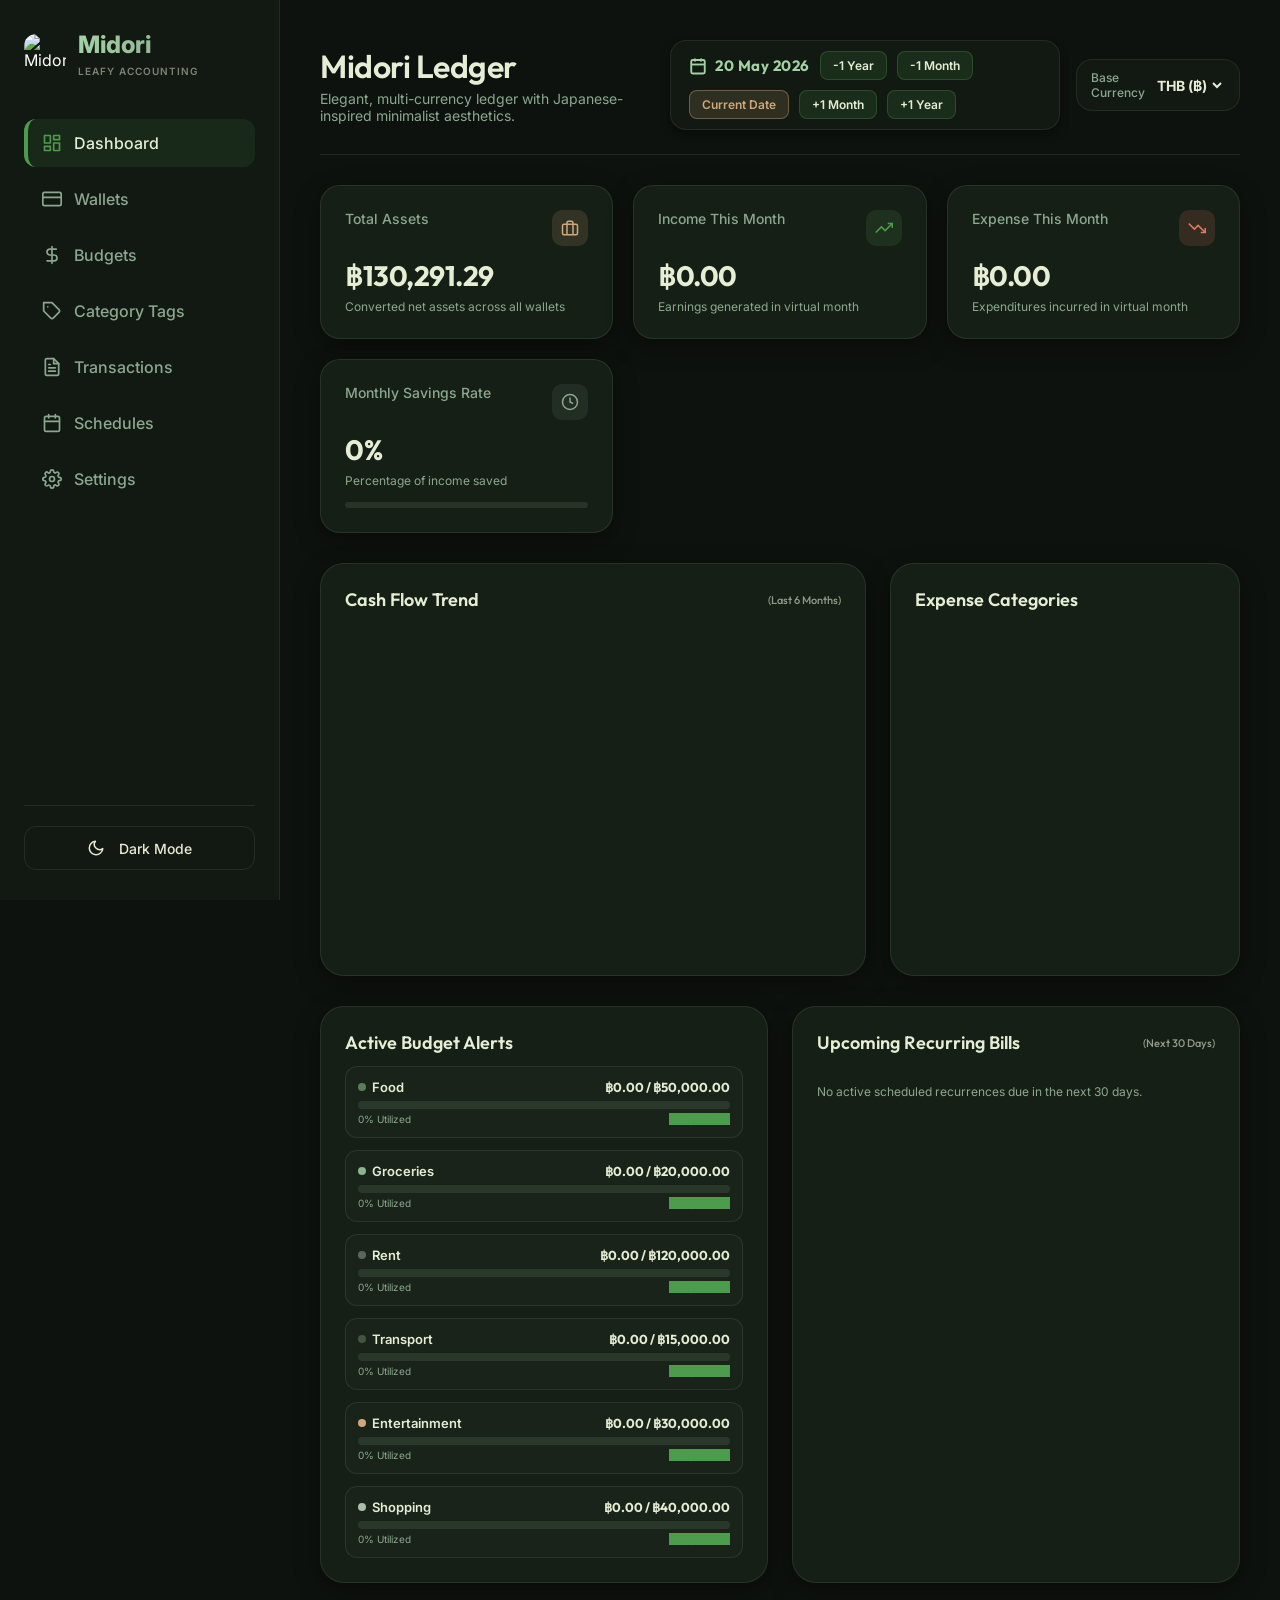
==== commit 8e1143af: "feat: implement responsive date wrapping, centralized time-travel wallet balances, schedule end boun" ====
--- a/index.html
+++ b/index.html
@@ -120,11 +120,13 @@
           <div class="time-travel-widget">
             <span class="date-badge">
               <svg viewBox="0 0 24 24" width="18" height="18" stroke="currentColor" stroke-width="2.5" fill="none"><rect x="3" y="4" width="18" height="18" rx="2" ry="2"></rect><line x1="16" y1="2" x2="16" y2="6"></line><line x1="8" y1="2" x2="8" y2="6"></line><line x1="3" y1="10" x2="21" y2="10"></line></svg>
-              <span id="virtualDateDisplay">2026-05-20</span>
+              <span id="virtualDateDisplay">20 May 2026</span>
             </span>
-            <button class="time-travel-btn" id="timeTravelBtn1" onclick="triggerTimeTravel(1)">+1 Day</button>
-            <button class="time-travel-btn" id="timeTravelBtn7" onclick="triggerTimeTravel(7)">+1 Week</button>
-            <button class="time-travel-btn" id="timeTravelBtn30" onclick="triggerTimeTravel(30)">+1 Month</button>
+            <button class="time-travel-btn" id="timeTravelBtnPrevYear" onclick="triggerYearTravel(-1)">-1 Year</button>
+            <button class="time-travel-btn" id="timeTravelBtnPrevMonth" onclick="triggerMonthTravel(-1)">-1 Month</button>
+            <button class="time-travel-btn current-date-btn" id="timeTravelBtnCurrent" onclick="resetToCurrentDate()">Current Date</button>
+            <button class="time-travel-btn" id="timeTravelBtnNextMonth" onclick="triggerMonthTravel(1)">+1 Month</button>
+            <button class="time-travel-btn" id="timeTravelBtnNextYear" onclick="triggerYearTravel(1)">+1 Year</button>
           </div>
 
           <!-- Base Currency Selector -->
@@ -546,6 +548,12 @@
             <div class="color-option" style="background: #a2a86c;" data-color="#a2a86c"></div>
             <div class="color-option" style="background: #5e665c;" data-color="#5e665c"></div>
             <div class="color-option" style="background: #cfa87b;" data-color="#cfa87b"></div>
+            <div class="color-option" style="background: #e5989b;" data-color="#e5989b"></div>
+            <div class="color-option" style="background: #d06a4c;" data-color="#d06a4c"></div>
+            <div class="color-option" style="background: #6d597a;" data-color="#6d597a"></div>
+            <div class="color-option" style="background: #355070;" data-color="#355070"></div>
+            <div class="color-option" style="background: #e09f53;" data-color="#e09f53"></div>
+            <div class="color-option" style="background: #31572c;" data-color="#31572c"></div>
           </div>
         </div>
 
@@ -609,6 +617,12 @@
             <div class="color-option" style="background: #a2a86c;" data-color="#a2a86c"></div>
             <div class="color-option" style="background: #5e665c;" data-color="#5e665c"></div>
             <div class="color-option" style="background: #cfa87b;" data-color="#cfa87b"></div>
+            <div class="color-option" style="background: #e5989b;" data-color="#e5989b"></div>
+            <div class="color-option" style="background: #d06a4c;" data-color="#d06a4c"></div>
+            <div class="color-option" style="background: #6d597a;" data-color="#6d597a"></div>
+            <div class="color-option" style="background: #355070;" data-color="#355070"></div>
+            <div class="color-option" style="background: #e09f53;" data-color="#e09f53"></div>
+            <div class="color-option" style="background: #31572c;" data-color="#31572c"></div>
           </div>
         </div>
 
@@ -672,6 +686,12 @@
             <div class="color-option" style="background: #aabfa9;" data-color="#aabfa9"></div>
             <div class="color-option" style="background: #a2a86c;" data-color="#a2a86c"></div>
             <div class="color-option" style="background: #5e665c;" data-color="#5e665c"></div>
+            <div class="color-option" style="background: #e5989b;" data-color="#e5989b"></div>
+            <div class="color-option" style="background: #d06a4c;" data-color="#d06a4c"></div>
+            <div class="color-option" style="background: #6d597a;" data-color="#6d597a"></div>
+            <div class="color-option" style="background: #355070;" data-color="#355070"></div>
+            <div class="color-option" style="background: #e09f53;" data-color="#e09f53"></div>
+            <div class="color-option" style="background: #31572c;" data-color="#31572c"></div>
           </div>
         </div>
 
@@ -742,7 +762,237 @@
           </div>
         </div>
 
+        <div class="form-row">
+          <div class="input-group">
+            <label for="schedEndDate">End Occurrence Date <span style="font-size:10px; font-weight:400; color:var(--text-muted);">(Optional)</span></label>
+            <input type="date" id="schedEndDate" class="form-control">
+          </div>
+        </div>
+
         <button type="submit" class="form-submit-btn">Initiate Recurring Schedule</button>
+      </form>
+    </div>
+  </div>
+  <!-- ==========================================================================
+       MODAL: EDIT CATEGORY TAG / BUDGET
+       ========================================================================== -->
+  <div class="modal-overlay" id="modalEditCategory">
+    <div class="modal-window">
+      <div class="modal-header">
+        <h3>Edit Tag & Monthly Budget</h3>
+        <button class="modal-close-btn" onclick="closeModal('modalEditCategory')">
+          <svg viewBox="0 0 24 24" width="20" height="20" stroke="currentColor" stroke-width="2" fill="none"><line x1="18" y1="6" x2="6" y2="18"></line><line x1="6" y1="6" x2="18" y2="18"></line></svg>
+        </button>
+      </div>
+      <form class="modal-form" id="editCategoryForm" onsubmit="submitEditCategoryForm(event)">
+        <input type="hidden" id="editCategoryId">
+        <div class="form-row">
+          <div class="input-group">
+            <label for="editCatType">Classification</label>
+            <select id="editCatType" class="form-control" onchange="syncEditCategoryFormBudgetState()" required>
+              <option value="expense">Expense Tag</option>
+              <option value="income">Income Tag</option>
+            </select>
+          </div>
+          <div class="input-group">
+            <label for="editCatIcon">Icon Motif</label>
+            <select id="editCatIcon" class="form-control" required>
+              <option value="leaf">🍃 Leaf</option>
+              <option value="utensils">🍽️ Food Utensils</option>
+               <option value="shoppingCart">🛒 Shopping Cart</option>
+              <option value="shoppingBag">🛍️ Shopping Bag</option>
+              <option value="home">🏠 Home Rent</option>
+              <option value="car">🚗 Car Commute</option>
+              <option value="film">🎬 Movie Leisure</option>
+              <option value="briefcase">💼 Briefcase Job</option>
+              <option value="trendUp">📈 Trend Upwards</option>
+            </select>
+          </div>
+        </div>
+
+        <div class="input-group">
+          <label for="editCatName">Tag Name</label>
+          <input type="text" id="editCatName" class="form-control" placeholder="E.g., Ramen Dinners, Subscriptions" required>
+        </div>
+
+        <div class="input-group" id="editCategoryBudgetGroup">
+          <label for="editCatBudget">Monthly Limit Budget Amount <span style="font-size:10px; font-weight:400; color:var(--text-muted);">(Optional - Set in Base Currency)</span></label>
+          <input type="number" id="editCatBudget" class="form-control" placeholder="Optional. e.g. 20000" min="0" step="any">
+        </div>
+
+        <div class="input-group">
+          <label>Tag Identity Color</label>
+          <div class="color-picker-grid" id="editCatColorPicker">
+            <div class="color-option" style="background: #5a7d5b;" data-color="#5a7d5b"></div>
+            <div class="color-option" style="background: #2d5a27;" data-color="#2d5a27"></div>
+            <div class="color-option" style="background: #8bb38f;" data-color="#8bb38f"></div>
+            <div class="color-option" style="background: #aabfa9;" data-color="#aabfa9"></div>
+            <div class="color-option" style="background: #a2a86c;" data-color="#a2a86c"></div>
+            <div class="color-option" style="background: #5e665c;" data-color="#5e665c"></div>
+            <div class="color-option" style="background: #e5989b;" data-color="#e5989b"></div>
+            <div class="color-option" style="background: #d06a4c;" data-color="#d06a4c"></div>
+            <div class="color-option" style="background: #6d597a;" data-color="#6d597a"></div>
+            <div class="color-option" style="background: #355070;" data-color="#355070"></div>
+            <div class="color-option" style="background: #e09f53;" data-color="#e09f53"></div>
+            <div class="color-option" style="background: #31572c;" data-color="#31572c"></div>
+          </div>
+        </div>
+
+        <button type="submit" class="form-submit-btn">Save Category Changes</button>
+      </form>
+    </div>
+  </div>
+
+  <!-- ==========================================================================
+       MODAL: EDIT TRANSACTION
+       ========================================================================== -->
+  <div class="modal-overlay" id="modalEditTransaction">
+    <div class="modal-window">
+      <div class="modal-header">
+        <h3>Edit Transaction</h3>
+        <button class="modal-close-btn" onclick="closeModal('modalEditTransaction')">
+          <svg viewBox="0 0 24 24" width="20" height="20" stroke="currentColor" stroke-width="2" fill="none"><line x1="18" y1="6" x2="6" y2="18"></line><line x1="6" y1="6" x2="18" y2="18"></line></svg>
+        </button>
+      </div>
+      <form class="modal-form" id="editTransactionForm" onsubmit="submitEditTransactionForm(event)">
+        <input type="hidden" id="editTxId">
+        <!-- Row 1: Type & Amount -->
+        <div class="form-row">
+          <div class="input-group">
+            <label for="editTxType">Type</label>
+            <select id="editTxType" class="form-control" onchange="syncEditTransactionCategoryOptions()" required>
+              <option value="expense">Expense</option>
+              <option value="income">Income</option>
+            </select>
+          </div>
+          <div class="input-group">
+            <label for="editTxAmount">Amount</label>
+            <input type="number" id="editTxAmount" class="form-control" placeholder="0.00" min="0.01" step="any" required>
+          </div>
+        </div>
+
+        <!-- Row 2: Title Description -->
+        <div class="input-group">
+          <label for="editTxTitle">Title Description</label>
+          <input type="text" id="editTxTitle" class="form-control" placeholder="Matcha Tea, Ramen Lunch..." required>
+        </div>
+
+        <!-- Row 3: Wallet & Custom Currency Select (Multi-currency purchase) -->
+        <div class="form-row">
+          <div class="input-group">
+            <label for="editTxWallet">Wallet</label>
+            <select id="editTxWallet" class="form-control" required>
+              <!-- Loaded dynamically -->
+            </select>
+          </div>
+          <div class="input-group">
+            <label for="editTxCurrency">Tx Currency</label>
+            <select id="editTxCurrency" class="form-control" required>
+              <option value="JPY">JPY (¥)</option>
+              <option value="USD">USD ($)</option>
+              <option value="THB">THB (฿)</option>
+              <option value="EUR">EUR (€)</option>
+              <option value="CNY">CNY (¥)</option>
+            </select>
+          </div>
+        </div>
+
+        <!-- Row 4: Category Tag & Transaction Date -->
+        <div class="form-row">
+          <div class="input-group">
+            <label for="editTxCategory">Category Tag</label>
+            <select id="editTxCategory" class="form-control" required>
+              <!-- Loaded dynamically -->
+            </select>
+          </div>
+          <div class="input-group">
+            <label for="editTxDate">Transaction Date</label>
+            <input type="date" id="editTxDate" class="form-control" required>
+          </div>
+        </div>
+
+        <!-- Row 5: Short Note -->
+        <div class="input-group">
+          <label for="editTxNote">Short Note</label>
+          <input type="text" id="editTxNote" class="form-control" placeholder="Optional details...">
+        </div>
+
+        <button type="submit" class="form-submit-btn">Save Transaction Changes</button>
+      </form>
+    </div>
+  </div>
+
+  <!-- ==========================================================================
+       MODAL: EDIT RECURRING SCHEDULE
+       ========================================================================== -->
+  <div class="modal-overlay" id="modalEditSchedule">
+    <div class="modal-window">
+      <div class="modal-header">
+        <h3>Edit Recurring Schedule</h3>
+        <button class="modal-close-btn" onclick="closeModal('modalEditSchedule')">
+          <svg viewBox="0 0 24 24" width="20" height="20" stroke="currentColor" stroke-width="2" fill="none"><line x1="18" y1="6" x2="6" y2="18"></line><line x1="6" y1="6" x2="18" y2="18"></line></svg>
+        </button>
+      </div>
+      <form class="modal-form" id="editScheduleForm" onsubmit="submitEditScheduleForm(event)">
+        <input type="hidden" id="editSchedId">
+        <div class="form-row">
+          <div class="input-group">
+            <label for="editSchedType">Type</label>
+            <select id="editSchedType" class="form-control" onchange="syncEditScheduleCategoryOptions()" required>
+              <option value="expense">Expense Bill</option>
+              <option value="income">Income Deposit</option>
+            </select>
+          </div>
+          <div class="input-group">
+            <label for="editSchedAmount">Recurring Amount</label>
+            <input type="number" id="editSchedAmount" class="form-control" placeholder="0.00" min="0.01" step="any" required>
+          </div>
+        </div>
+
+        <div class="input-group">
+          <label for="editSchedTitle">Schedule Title</label>
+          <input type="text" id="editSchedTitle" class="form-control" placeholder="Netflix Subscription, Salary Deposit..." required>
+        </div>
+
+        <div class="form-row">
+          <div class="input-group">
+            <label for="editSchedWallet">Billing Wallet</label>
+            <select id="editSchedWallet" class="form-control" required>
+              <!-- Loaded dynamically -->
+            </select>
+          </div>
+          <div class="input-group">
+            <label for="editSchedCategory">Category Tag</label>
+            <select id="editSchedCategory" class="form-control" required>
+              <!-- Loaded dynamically -->
+            </select>
+          </div>
+        </div>
+
+        <div class="form-row">
+          <div class="input-group">
+            <label for="editSchedFrequency">Frequency</label>
+            <select id="editSchedFrequency" class="form-control" required>
+              <option value="daily">Daily</option>
+              <option value="weekly">Weekly</option>
+              <option value="monthly">Monthly</option>
+              <option value="yearly">Yearly</option>
+            </select>
+          </div>
+          <div class="input-group">
+            <label for="editSchedStartDate">First Occurrence Date</label>
+            <input type="date" id="editSchedStartDate" class="form-control" required>
+          </div>
+        </div>
+
+        <div class="form-row">
+          <div class="input-group">
+            <label for="editSchedEndDate">End Occurrence Date <span style="font-size:10px; font-weight:400; color:var(--text-muted);">(Optional)</span></label>
+            <input type="date" id="editSchedEndDate" class="form-control">
+          </div>
+        </div>
+
+        <button type="submit" class="form-submit-btn">Save Schedule Changes</button>
       </form>
     </div>
   </div>
--- a/css/style.css
+++ b/css/style.css
@@ -277,6 +277,7 @@
 .time-travel-widget {
   display: flex;
   align-items: center;
+  flex-wrap: wrap;
   gap: 10px;
   background: var(--glass-bg);
   border: 1px solid var(--glass-border);
@@ -288,12 +289,14 @@
 .date-badge {
   display: flex;
   align-items: center;
+  flex-shrink: 0;
   gap: 8px;
   font-weight: 700;
   font-size: 15px;
   color: var(--green-mint);
   font-family: 'Outfit', sans-serif;
   letter-spacing: 0.5px;
+  white-space: nowrap;
 }
 body.light-theme .date-badge {
   color: var(--green-forest);
@@ -317,6 +320,19 @@
   background: var(--green-matcha);
   color: #fff;
   box-shadow: 0 0 10px var(--border-glow);
+}
+
+.time-travel-btn.current-date-btn {
+  background: rgba(207, 168, 123, 0.15);
+  border: 1px solid rgba(207, 168, 123, 0.4);
+  color: var(--bamboo-gold);
+}
+
+.time-travel-btn.current-date-btn:hover {
+  background: var(--bamboo-gold);
+  color: var(--text-dark);
+  border-color: var(--bamboo-gold);
+  box-shadow: 0 0 10px rgba(207, 168, 123, 0.5);
 }
 
 /* Dashboard Base Currency Selector */
@@ -1245,8 +1261,8 @@
   gap: 16px;
 }
 
-/* Responsive Media Queries for Mobile Screens */
-@media (max-width: 768px) {
+/* Responsive Media Queries for Mobile/Tablet Screens */
+@media (max-width: 1080px) {
   aside {
     position: fixed;
     top: 0;
@@ -1283,15 +1299,23 @@
   
   .header-controls {
     width: 100%;
-    justify-content: space-between;
-    flex-wrap: wrap;
+    flex-direction: column;
+    align-items: stretch;
     gap: 12px;
   }
   
-  .time-travel-widget, .currency-selector-widget {
-    flex: 1;
-    min-width: 150px;
+  .time-travel-widget {
+    width: 100%;
+    flex-wrap: wrap;
     justify-content: center;
+    gap: 8px;
+    padding: 10px 12px;
+  }
+
+  .currency-selector-widget {
+    width: 100%;
+    justify-content: center;
+    padding: 10px 12px;
   }
   
   .header-title-section h1 {
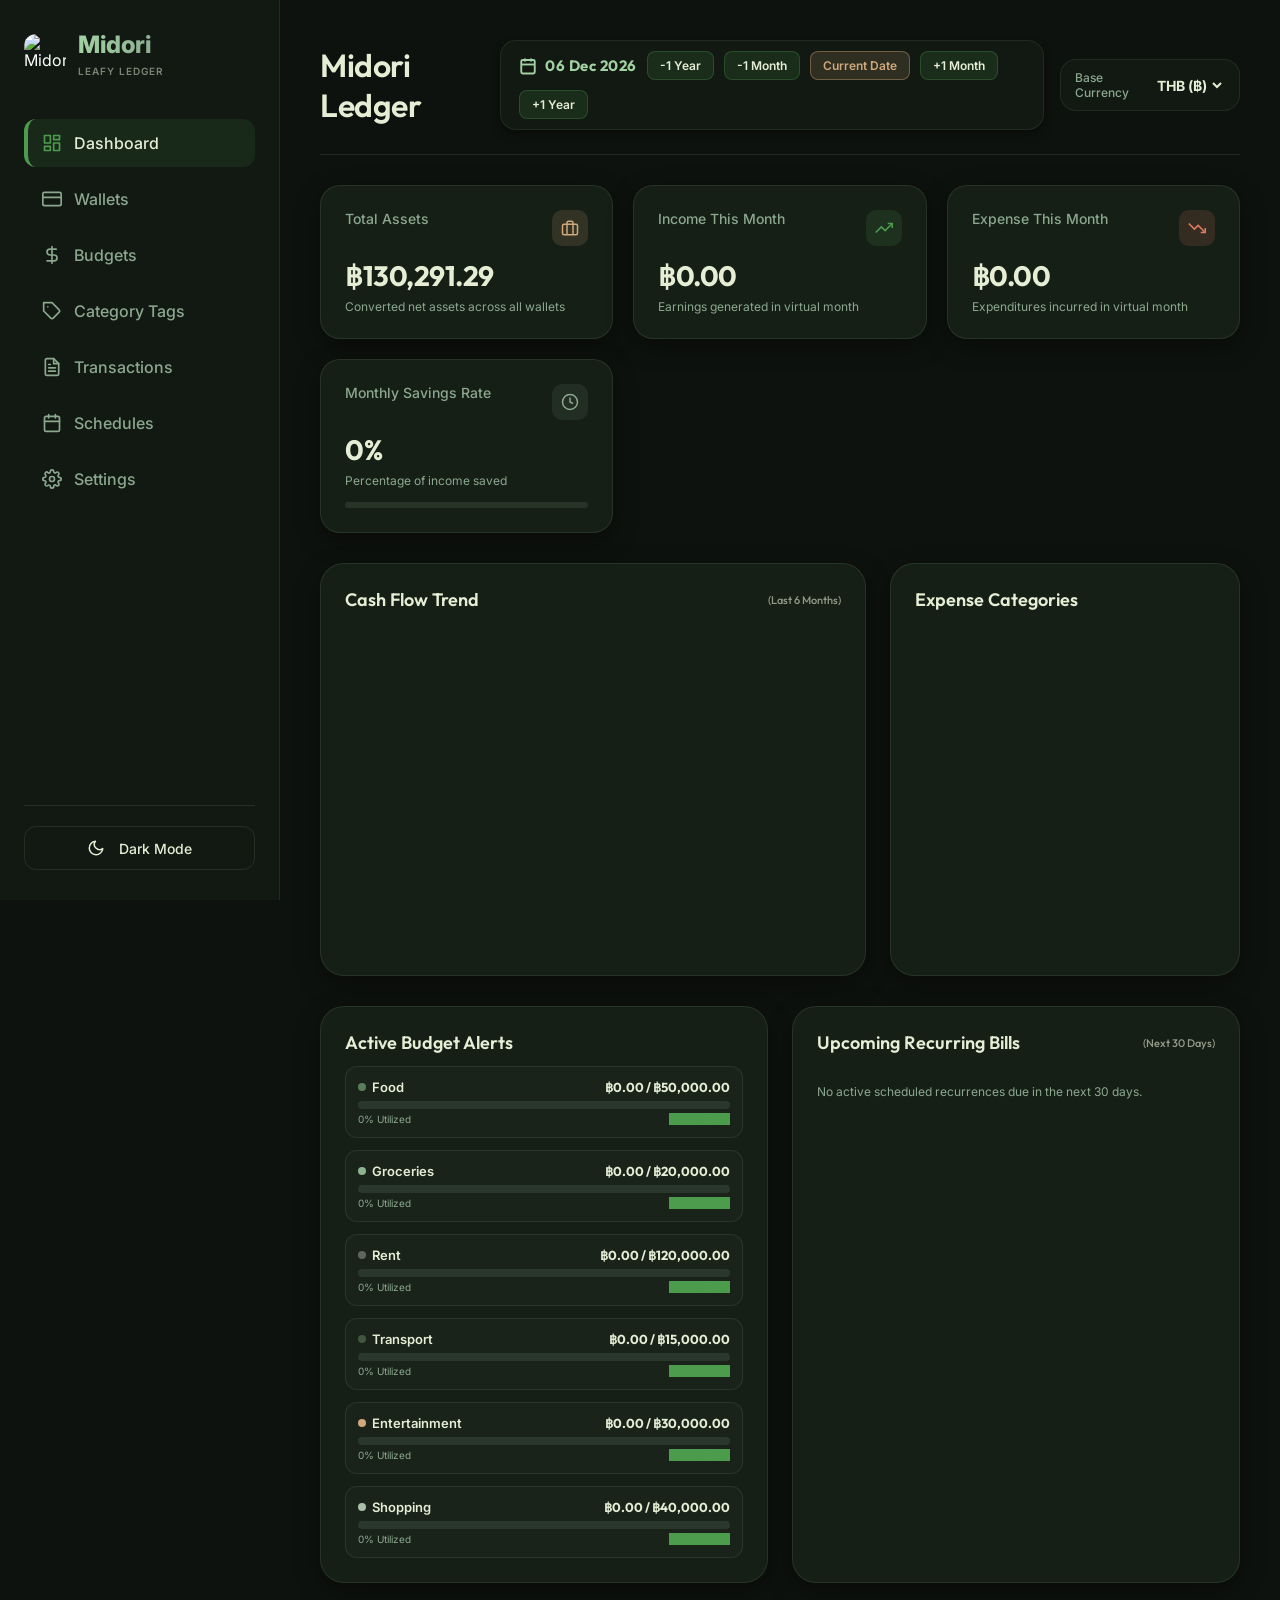
==== commit 9906798f: "Implement Leafy Ledger branding adjustments, renames, Transfer transactions, layout refactoring, set" ====
--- a/index.html
+++ b/index.html
@@ -3,7 +3,7 @@
 <head>
   <meta charset="UTF-8">
   <meta name="viewport" content="width=device-width, initial-scale=1.0">
-  <title>Midori — Premium Japanese-Style Finance Ledger</title>
+  <title>Midori — Leafy Ledger</title>
   <link rel="icon" type="image/png" href="image/midori.png">
   <link rel="shortcut icon" type="image/png" href="image/midori.png">
   
@@ -14,15 +14,18 @@
   <!-- Apple Web App Standalone Mode Support -->
   <meta name="apple-mobile-web-app-capable" content="yes">
   <meta name="apple-mobile-web-app-status-bar-style" content="black-translucent">
-  <meta name="apple-mobile-web-app-title" content="Midori">
+  <meta name="apple-mobile-web-app-title" content="Midori — Leafy Ledger">
   <link rel="apple-touch-icon" href="image/midori.png">
 
   <!-- Beautiful Typography and Visual Customization -->
+  <link rel="preconnect" href="https://fonts.googleapis.com">
+  <link rel="preconnect" href="https://fonts.gstatic.com" crossorigin>
+  <link href="https://fonts.googleapis.com/css2?family=Inter:wght@300;400;500;600;700&family=Outfit:wght@300;400;500;600;700;800&display=swap" rel="stylesheet">
   <link rel="stylesheet" href="css/style.css">
   <!-- Chart.js for High-Fidelity Interactive Visualizations -->
   <script src="https://cdn.jsdelivr.net/npm/chart.js"></script>
 </head>
-<body>
+<body class="theme-dark">
 
   <div id="appContainer">
     <!-- Sidebar Backdrop Overlay -->
@@ -38,7 +41,7 @@
             </div>
             <div>
               <div class="brand-name">Midori</div>
-              <span style="font-size: 10px; font-weight:600; opacity:0.5; letter-spacing:1px; text-transform:uppercase;">Leafy Accounting</span>
+              <span style="font-size: 10px; font-weight:600; opacity:0.5; letter-spacing:1px; text-transform:uppercase;">Leafy Ledger</span>
             </div>
           </div>
           <button id="mobileMenuClose" class="mobile-menu-close" aria-label="Close Navigation">
@@ -112,15 +115,21 @@
           </button>
           <div class="header-title-text">
             <h1>Midori Ledger</h1>
-            <p>Elegant, multi-currency ledger with Japanese-inspired minimalist aesthetics.</p>
           </div>
         </div>
         <div class="header-controls">
+          <!-- ZenSync Status Icon -->
+          <div class="sync-status-widget" id="zensync-header-status" style="display: none; align-items: center; gap: 6px; padding: 6px 12px; background: rgba(255, 255, 255, 0.05); border: 1px solid var(--border-color); border-radius: 20px; font-size: 11px; cursor: pointer; backdrop-filter: blur(10px); -webkit-backdrop-filter: blur(10px);" onclick="activeTab='settings'; setupNavigation(); showTab('tab-settings');" title="ZenSync Active. Click to view settings.">
+            <span class="sync-icon-pulse" id="zensync-header-dot" style="display: inline-block; width: 8px; height: 8px; border-radius: 50%; background: var(--green-mint);"></span>
+            <span id="zensync-header-text" style="font-weight: 600; opacity: 0.8;">Synced</span>
+          </div>
+
           <!-- Time Travel Controller -->
           <div class="time-travel-widget">
-            <span class="date-badge">
+            <span class="date-badge" style="position: relative; overflow: hidden; cursor: pointer;">
               <svg viewBox="0 0 24 24" width="18" height="18" stroke="currentColor" stroke-width="2.5" fill="none"><rect x="3" y="4" width="18" height="18" rx="2" ry="2"></rect><line x1="16" y1="2" x2="16" y2="6"></line><line x1="8" y1="2" x2="8" y2="6"></line><line x1="3" y1="10" x2="21" y2="10"></line></svg>
               <span id="virtualDateDisplay">20 May 2026</span>
+              <input type="date" id="headerDatePicker" style="position: absolute; top: 0; left: 0; width: 100%; height: 100%; opacity: 0; cursor: pointer; border: none; padding: 0;">
             </span>
             <button class="time-travel-btn" id="timeTravelBtnPrevYear" onclick="triggerYearTravel(-1)">-1 Year</button>
             <button class="time-travel-btn" id="timeTravelBtnPrevMonth" onclick="triggerMonthTravel(-1)">-1 Month</button>
@@ -262,8 +271,14 @@
            TAB: BUDGETS
            ========================================================================== -->
       <div id="tab-budgets" class="tab-content">
-        <div class="section-header">
-          <h2>Monthly Budgets</h2>
+        <div class="section-header" style="flex-wrap: wrap; gap: 16px;">
+          <div style="display: flex; align-items: center; gap: 16px; flex-wrap: wrap;">
+            <h2 style="margin: 0;">Budgets Tracker</h2>
+            <select id="budgetPeriodSelect" class="currency-select" onchange="switchBudgetPeriod(this.value)" style="margin: 0; padding: 6px 12px; height: auto; border: 1px solid var(--border-color); border-radius: 8px; background: var(--glass-bg);">
+              <option value="monthly">Monthly Limit View</option>
+              <option value="yearly">Yearly Limit View</option>
+            </select>
+          </div>
         </div>
         
         <div class="budgets-grid" id="budgetsContainer">
@@ -293,10 +308,10 @@
            ========================================================================== -->
       <div id="tab-ledger" class="tab-content">
         <div class="section-header">
-          <h2>Ledger History</h2>
+          <h2>Transactions History</h2>
           <button class="add-btn" onclick="openModal('modalTransaction')">
             <svg viewBox="0 0 24 24" width="18" height="18" stroke="currentColor" stroke-width="2.5" fill="none"><line x1="12" y1="5" x2="12" y2="19"></line><line x1="5" y1="12" x2="19" y2="12"></line></svg>
-            Record Transaction
+            Add Transaction
           </button>
         </div>
 
@@ -375,15 +390,104 @@
            TAB: SETTINGS
            ========================================================================== -->
       <div id="tab-settings" class="tab-content">
-        <h2>App Configuration</h2>
+        <h2>App Configuration & Guide</h2>
         
-        <div class="settings-group">
-          <h3>High Fidelity Mock Data</h3>
-          <p>Instantly pre-populate your ledger with 45 days of rich, multi-currency financial mock data, categories, and active schedules to preview charts and budget alerts immediately.</p>
-          <div class="settings-action-row">
-            <button class="add-btn" onclick="loadMatchaMockData()">
-              Generate Japanese Matcha Demo Data
-            </button>
+        <!-- Zen Quick Visual Guide -->
+        <div class="settings-group" style="border-left: 4px solid var(--green-matcha); background: rgba(77, 156, 78, 0.04); margin-bottom: 24px; padding: 24px;">
+          <h3 style="color: var(--green-sage); margin-bottom: 12px; display: flex; align-items: center; gap: 8px;">
+            🌿 Quick User Guide
+          </h3>
+          <p style="font-size: 13px; opacity: 0.9; margin-bottom: 16px;">Welcome to Midori Ledger, your minimalist workspace for elegant financial tracking. Learn how to master its leafy accounting features:</p>
+          
+          <div style="display: grid; grid-template-columns: repeat(auto-fit, minmax(280px, 1fr)); gap: 16px;">
+            <div style="background: var(--bg-card); border: 1px solid var(--border-color); padding: 14px; border-radius: 12px;">
+              <h4 style="font-size: 14px; color: var(--green-mint); margin-bottom: 6px; display: flex; align-items: center; gap: 6px;">
+                🕰️ Virtual Time-Travel
+              </h4>
+              <p style="font-size: 12px; line-height: 1.5; opacity: 0.8;">Click the top green calendar badge or use the step buttons to change dates. Future scheduled items generate automatically, and returning to the past will dynamically filter them out.</p>
+            </div>
+            
+            <div style="background: var(--bg-card); border: 1px solid var(--border-color); padding: 14px; border-radius: 12px;">
+              <h4 style="font-size: 14px; color: var(--green-mint); margin-bottom: 6px; display: flex; align-items: center; gap: 6px;">
+                💳 Multi-Currency Sync
+              </h4>
+              <p style="font-size: 12px; line-height: 1.5; opacity: 0.8;">Wallet cards show balances converted to the active Base Currency, plus their original local values. Changing the base currency at the header instantly updates all metrics.</p>
+            </div>
+            
+            <div style="background: var(--bg-card); border: 1px solid var(--border-color); padding: 14px; border-radius: 12px;">
+              <h4 style="font-size: 14px; color: var(--green-mint); margin-bottom: 6px; display: flex; align-items: center; gap: 6px;">
+                📈 Flexible Budgets
+              </h4>
+              <p style="font-size: 12px; line-height: 1.5; opacity: 0.8;">Taggings can be selected to be included in the Budget Panel via checkboxes. Specific monthly and yearly limit thresholds can be configured directly from the Budgets tab.</p>
+            </div>
+            
+            <div style="background: var(--bg-card); border: 1px solid var(--border-color); padding: 14px; border-radius: 12px;">
+              <h4 style="font-size: 14px; color: var(--green-mint); margin-bottom: 6px; display: flex; align-items: center; gap: 6px;">
+                📅 Recurrence Rules
+              </h4>
+              <p style="font-size: 12px; line-height: 1.5; opacity: 0.8;">Setup automated salaries, recurring bills, or subscription deposits under the Schedules tab. You can optionally enforce custom expiration bounds via End Occurrence dates.</p>
+            </div>
+          </div>
+        </div>
+        
+        <!-- ZenSync (E2E Encrypted Sync) Card -->
+        <div class="settings-group" style="border-left: 4px solid var(--green-sage);">
+          <h3>ZenSync Cloud Synchronization 🍃</h3>
+          <p>Link your PC and mobile devices securely. All data is encrypted on your device using AES-GCM-256 before upload. Nobody, including the storage broker, can read your ledger without your private Sync Key.</p>
+          
+          <!-- Auto-advance date setting -->
+          <div style="margin-bottom: 20px; border-bottom: 1px solid var(--border-color); padding-bottom: 16px;">
+            <label style="display:flex; align-items:center; gap:8px; cursor:pointer; font-weight: 500; font-size: 13px;">
+              <input type="checkbox" id="sync-auto-device-date" checked style="width:16px; height:16px; accent-color:var(--green-matcha); cursor:pointer;" onchange="toggleAutoDeviceDate(this.checked)">
+              <span>Auto-Advance virtual system date to today on application startup</span>
+            </label>
+          </div>
+
+          <div id="zensync-disabled-view">
+            <p style="font-size: 13px; opacity: 0.8; margin-bottom: 16px;">Cloud synchronization is currently <b>Disabled</b>. You can enable it to back up your ledger or pair with another device.</p>
+            <div class="settings-action-row">
+              <button class="add-btn" onclick="enableZenSync()">Enable Cloud Sync</button>
+              <button class="btn-secondary" onclick="openPairingModal()">Link Existing Device</button>
+            </div>
+          </div>
+
+          <div id="zensync-enabled-view" style="display: none;">
+            <div style="background: rgba(255,255,255,0.03); border: 1px solid var(--border-color); border-radius: 12px; padding: 16px; margin-bottom: 16px;">
+              <div style="display: flex; justify-content: space-between; align-items: center; margin-bottom: 12px;">
+                <span style="font-size: 13px; opacity: 0.8;">Sync Status: <b id="sync-status-label" style="color: var(--green-mint);">Active</b></span>
+                <span id="sync-last-time" style="font-size: 11px; opacity: 0.6;">Never synced</span>
+              </div>
+              <div style="margin-bottom: 12px;">
+                <label style="font-size: 10px; text-transform: uppercase; color: var(--text-muted); display: block; margin-bottom: 4px;">Sync ID (Public Address)</label>
+                <div style="display: flex; gap: 8px;">
+                  <input type="text" id="sync-id-display" class="form-control" style="font-family: monospace; font-size: 12px; background: rgba(0,0,0,0.2);" readonly>
+                  <button class="btn-secondary" style="padding: 0 12px;" onclick="copySyncField('sync-id-display')">Copy</button>
+                </div>
+              </div>
+              <div style="margin-bottom: 12px;">
+                <label style="font-size: 10px; text-transform: uppercase; color: var(--text-muted); display: block; margin-bottom: 4px;">Private Sync Key (Keep Secret!)</label>
+                <div style="display: flex; gap: 8px;">
+                  <input type="password" id="sync-key-display" class="form-control" style="font-family: monospace; font-size: 12px; background: rgba(0,0,0,0.2);" readonly>
+                  <button class="btn-secondary" style="padding: 0 12px;" id="btn-toggle-sync-key-visibility" onclick="toggleSyncKeyVisibility()">Show</button>
+                  <button class="btn-secondary" style="padding: 0 12px;" onclick="copySyncField('sync-key-display')">Copy</button>
+                </div>
+              </div>
+              
+              <!-- QR Code pairing canvas container -->
+              <div style="display: flex; flex-direction: column; align-items: center; margin-top: 16px; border-top: 1px solid var(--border-color); padding-top: 16px;">
+                <span style="font-size: 12px; font-weight: 600; margin-bottom: 8px; color: var(--green-mint);">Pairing QR Code</span>
+                <div style="background: white; padding: 12px; border-radius: 8px; display: inline-flex;" id="sync-qrcode-wrap">
+                  <canvas id="sync-qrcode-canvas" width="160" height="160"></canvas>
+                </div>
+                <span style="font-size: 10px; opacity: 0.6; text-align: center; margin-top: 8px; max-width: 260px; line-height: 1.4;">Scan this QR code from your other device inside Midori to instantly pair and link them.</span>
+              </div>
+            </div>
+
+            <div class="settings-action-row" style="flex-wrap: wrap; gap: 8px;">
+              <button class="btn-secondary" onclick="forceSyncPush()">Export Data to Cloud</button>
+              <button class="btn-secondary" onclick="forceSyncPull()">Import Data From Cloud</button>
+              <button class="btn-danger" style="margin-left: auto;" onclick="disableZenSync()">Disable Cloud Sync</button>
+            </div>
           </div>
         </div>
 
@@ -398,43 +502,59 @@
         </div>
 
         <div class="settings-group">
-          <h3>Set to Default</h3>
-          <p>Restore the app to its original factory state with default wallets, category tags, and core preferences. This will replace your current settings and data.</p>
-          <div class="settings-action-row">
-            <button class="btn-secondary" onclick="triggerDefaultReset()">Set to Default State</button>
-          </div>
-        </div>
-
-        <div class="settings-group">
           <h3>Erase Database</h3>
           <p style="color:var(--autumn-terracotta);">Warning: This action will completely erase all wallets, transactions, tags, budgets, and histories saved in LocalStorage and reset the database to a completely empty clean slate.</p>
           <div class="settings-action-row">
             <button class="btn-danger" onclick="triggerStateReset()">Reset to Blank Slate</button>
           </div>
         </div>
+
+        <div class="settings-group" style="border-left: 4px solid var(--green-sage);">
+          <h3>Version</h3>
+          <p>System update and release integrity verification.</p>
+          <div style="background: rgba(255,255,255,0.03); border: 1px solid var(--border-color); border-radius: 12px; padding: 16px; font-size: 13px; line-height: 1.6; display: flex; flex-direction: column; gap: 8px;">
+            <div><strong>App Name:</strong> Midori — Leafy Ledger</div>
+            <div><strong>Version:</strong> 1.3.0 (Build 2026.05.29-v11)</div>
+            <div><strong>Last Updated:</strong> May 29, 2026</div>
+            <div><strong>Sync Engine:</strong> ZenSync Local AES-GCM-256 (PWA-v11)</div>
+          </div>
+        </div>
       </div>
     </main>
   </div>
 
   <!-- ==========================================================================
-       MODAL: RECORD TRANSACTION
+       MODAL: ADD TRANSACTION
        ========================================================================== -->
   <div class="modal-overlay" id="modalTransaction">
     <div class="modal-window">
       <div class="modal-header">
-        <h3>Record Transaction</h3>
+        <h3>Add Transaction</h3>
         <button class="modal-close-btn" onclick="closeModal('modalTransaction')">
           <svg viewBox="0 0 24 24" width="20" height="20" stroke="currentColor" stroke-width="2" fill="none"><line x1="18" y1="6" x2="6" y2="18"></line><line x1="6" y1="6" x2="18" y2="18"></line></svg>
         </button>
       </div>
       <form class="modal-form" id="transactionForm" onsubmit="submitTransactionForm(event)">
-        <!-- Row 1: Type & Amount -->
+        <!-- Row 1: Title -->
+        <div class="input-group">
+          <label for="txTitle">Title</label>
+          <input type="text" id="txTitle" class="form-control" placeholder="Matcha Tea, Ramen Lunch..." required>
+        </div>
+
+        <!-- Row 2: Details -->
+        <div class="input-group">
+          <label for="txNote">Details</label>
+          <input type="text" id="txNote" class="form-control" placeholder="Optional details...">
+        </div>
+
+        <!-- Row 3: Type & Amount -->
         <div class="form-row">
           <div class="input-group">
             <label for="txType">Type</label>
-            <select id="txType" class="form-control" onchange="syncTransactionCategoryOptions()" required>
+            <select id="txType" class="form-control" onchange="handleTxTypeChange()" required>
               <option value="expense">Expense</option>
               <option value="income">Income</option>
+              <option value="transfer">Transfer</option>
             </select>
           </div>
           <div class="input-group">
@@ -443,22 +563,26 @@
           </div>
         </div>
 
-        <!-- Row 2: Title Description -->
-        <div class="input-group">
-          <label for="txTitle">Title Description</label>
-          <input type="text" id="txTitle" class="form-control" placeholder="Matcha Tea, Ramen Lunch..." required>
-        </div>
-
-        <!-- Row 3: Wallet & Custom Currency Select (Multi-currency purchase) -->
-        <div class="form-row">
-          <div class="input-group">
-            <label for="txWallet">Wallet</label>
+        <!-- Row 4: From Wallet & To Wallet (Conditional) -->
+        <div class="form-row">
+          <div class="input-group">
+            <label for="txWallet" id="txWalletLabel">From Wallet</label>
             <select id="txWallet" class="form-control" onchange="syncTransactionCurrencyDefault()" required>
               <!-- Loaded dynamically -->
             </select>
           </div>
-          <div class="input-group">
-            <label for="txCurrency">Tx Currency</label>
+          <div class="input-group" id="txToWalletGroup" style="display: none;">
+            <label for="txToWallet">To Wallet</label>
+            <select id="txToWallet" class="form-control">
+              <!-- Loaded dynamically -->
+            </select>
+          </div>
+        </div>
+
+        <!-- Row 5: Currency & Transaction Date -->
+        <div class="form-row">
+          <div class="input-group">
+            <label for="txCurrency">Currency</label>
             <select id="txCurrency" class="form-control" required>
               <option value="JPY">JPY (¥)</option>
               <option value="USD">USD ($)</option>
@@ -467,29 +591,21 @@
               <option value="CNY">CNY (¥)</option>
             </select>
           </div>
-        </div>
-
-        <!-- Row 4: Category Tag & Transaction Date -->
-        <div class="form-row">
-          <div class="input-group">
-            <label for="txCategory">Category Tag</label>
-            <select id="txCategory" class="form-control" required>
-              <!-- Loaded dynamically -->
-            </select>
-          </div>
           <div class="input-group">
             <label for="txDate">Transaction Date</label>
             <input type="date" id="txDate" class="form-control" required>
           </div>
         </div>
 
-        <!-- Row 5: Short Note -->
-        <div class="input-group">
-          <label for="txNote">Short Note</label>
-          <input type="text" id="txNote" class="form-control" placeholder="Optional details...">
-        </div>
-
-        <button type="submit" class="form-submit-btn">Save Ledger Entry</button>
+        <!-- Row 6: Category Tag (Conditional) -->
+        <div class="input-group" id="txCategoryGroup">
+          <label for="txCategory">Category Tag</label>
+          <select id="txCategory" class="form-control" required>
+            <!-- Loaded dynamically -->
+          </select>
+        </div>
+
+        <button type="submit" class="form-submit-btn" style="margin-top: 16px;">Save Ledger Entry</button>
       </form>
     </div>
   </div>
@@ -672,9 +788,11 @@
           <input type="text" id="catName" class="form-control" placeholder="E.g., Ramen Dinners, Subscriptions" required>
         </div>
 
-        <div class="input-group" id="categoryBudgetGroup">
-          <label for="catBudget">Monthly Limit Budget Amount <span style="font-size:10px; font-weight:400; color:var(--text-muted);">(Optional - Set in Base Currency)</span></label>
-          <input type="number" id="catBudget" class="form-control" placeholder="Optional. e.g. 20000" min="0" step="any">
+        <div class="input-group">
+          <label style="display:flex; align-items:center; gap:8px; cursor:pointer; font-weight: 500; font-size: 14px; margin-top: 8px; margin-bottom: 8px;">
+            <input type="checkbox" id="catIncludeInBudget" checked style="width:18px; height:18px; accent-color:var(--green-matcha); cursor:pointer;">
+            <span>Include in Budgets Panel</span>
+          </label>
         </div>
 
         <div class="input-group">
@@ -815,9 +933,11 @@
           <input type="text" id="editCatName" class="form-control" placeholder="E.g., Ramen Dinners, Subscriptions" required>
         </div>
 
-        <div class="input-group" id="editCategoryBudgetGroup">
-          <label for="editCatBudget">Monthly Limit Budget Amount <span style="font-size:10px; font-weight:400; color:var(--text-muted);">(Optional - Set in Base Currency)</span></label>
-          <input type="number" id="editCatBudget" class="form-control" placeholder="Optional. e.g. 20000" min="0" step="any">
+        <div class="input-group">
+          <label style="display:flex; align-items:center; gap:8px; cursor:pointer; font-weight: 500; font-size: 14px; margin-top: 8px; margin-bottom: 8px;">
+            <input type="checkbox" id="editCatIncludeInBudget" checked style="width:18px; height:18px; accent-color:var(--green-matcha); cursor:pointer;">
+            <span>Include in Budgets Panel</span>
+          </label>
         </div>
 
         <div class="input-group">
@@ -856,13 +976,26 @@
       </div>
       <form class="modal-form" id="editTransactionForm" onsubmit="submitEditTransactionForm(event)">
         <input type="hidden" id="editTxId">
-        <!-- Row 1: Type & Amount -->
+        <!-- Row 1: Title -->
+        <div class="input-group">
+          <label for="editTxTitle">Title</label>
+          <input type="text" id="editTxTitle" class="form-control" placeholder="Matcha Tea, Ramen Lunch..." required>
+        </div>
+
+        <!-- Row 2: Details -->
+        <div class="input-group">
+          <label for="editTxNote">Details</label>
+          <input type="text" id="editTxNote" class="form-control" placeholder="Optional details...">
+        </div>
+
+        <!-- Row 3: Type & Amount -->
         <div class="form-row">
           <div class="input-group">
             <label for="editTxType">Type</label>
-            <select id="editTxType" class="form-control" onchange="syncEditTransactionCategoryOptions()" required>
+            <select id="editTxType" class="form-control" onchange="handleEditTxTypeChange()" required>
               <option value="expense">Expense</option>
               <option value="income">Income</option>
+              <option value="transfer">Transfer</option>
             </select>
           </div>
           <div class="input-group">
@@ -871,22 +1004,26 @@
           </div>
         </div>
 
-        <!-- Row 2: Title Description -->
-        <div class="input-group">
-          <label for="editTxTitle">Title Description</label>
-          <input type="text" id="editTxTitle" class="form-control" placeholder="Matcha Tea, Ramen Lunch..." required>
-        </div>
-
-        <!-- Row 3: Wallet & Custom Currency Select (Multi-currency purchase) -->
-        <div class="form-row">
-          <div class="input-group">
-            <label for="editTxWallet">Wallet</label>
-            <select id="editTxWallet" class="form-control" required>
+        <!-- Row 4: From Wallet & To Wallet (Conditional) -->
+        <div class="form-row">
+          <div class="input-group">
+            <label for="editTxWallet" id="editTxWalletLabel">From Wallet</label>
+            <select id="editTxWallet" class="form-control" onchange="syncEditTransactionCurrencyDefault()" required>
               <!-- Loaded dynamically -->
             </select>
           </div>
-          <div class="input-group">
-            <label for="editTxCurrency">Tx Currency</label>
+          <div class="input-group" id="editTxToWalletGroup" style="display: none;">
+            <label for="editTxToWallet">To Wallet</label>
+            <select id="editTxToWallet" class="form-control">
+              <!-- Loaded dynamically -->
+            </select>
+          </div>
+        </div>
+
+        <!-- Row 5: Currency & Transaction Date -->
+        <div class="form-row">
+          <div class="input-group">
+            <label for="editTxCurrency">Currency</label>
             <select id="editTxCurrency" class="form-control" required>
               <option value="JPY">JPY (¥)</option>
               <option value="USD">USD ($)</option>
@@ -895,29 +1032,21 @@
               <option value="CNY">CNY (¥)</option>
             </select>
           </div>
-        </div>
-
-        <!-- Row 4: Category Tag & Transaction Date -->
-        <div class="form-row">
-          <div class="input-group">
-            <label for="editTxCategory">Category Tag</label>
-            <select id="editTxCategory" class="form-control" required>
-              <!-- Loaded dynamically -->
-            </select>
-          </div>
           <div class="input-group">
             <label for="editTxDate">Transaction Date</label>
             <input type="date" id="editTxDate" class="form-control" required>
           </div>
         </div>
 
-        <!-- Row 5: Short Note -->
-        <div class="input-group">
-          <label for="editTxNote">Short Note</label>
-          <input type="text" id="editTxNote" class="form-control" placeholder="Optional details...">
-        </div>
-
-        <button type="submit" class="form-submit-btn">Save Transaction Changes</button>
+        <!-- Row 6: Category Tag (Conditional) -->
+        <div class="input-group" id="editTxCategoryGroup">
+          <label for="editTxCategory">Category Tag</label>
+          <select id="editTxCategory" class="form-control" required>
+            <!-- Loaded dynamically -->
+          </select>
+        </div>
+
+        <button type="submit" class="form-submit-btn" style="margin-top: 16px;">Save Transaction Changes</button>
       </form>
     </div>
   </div>
@@ -996,6 +1125,90 @@
       </form>
     </div>
   </div>
+
+  <!-- ==========================================================================
+       MODAL: EDIT BUDGET LIMITS
+       ========================================================================== -->
+  <div class="modal-overlay" id="modalEditBudget">
+    <div class="modal-window">
+      <div class="modal-header">
+        <h3>Edit Category Budget Limits</h3>
+        <button class="modal-close-btn" onclick="closeModal('modalEditBudget')">
+          <svg viewBox="0 0 24 24" width="20" height="20" stroke="currentColor" stroke-width="2" fill="none"><line x1="18" y1="6" x2="6" y2="18"></line><line x1="6" y1="6" x2="18" y2="18"></line></svg>
+        </button>
+      </div>
+      <form class="modal-form" id="editBudgetForm" onsubmit="submitEditBudgetForm(event)">
+        <input type="hidden" id="editBudgetCategoryId">
+        
+        <div class="input-group">
+          <label style="font-weight: 700; font-size: 16px;" id="editBudgetCategoryLabel">Category: Food</label>
+        </div>
+
+        <div class="form-row">
+          <div class="input-group">
+            <label for="editBudgetMonthly">Monthly Budget Limit <span style="font-size:10px; font-weight:400; color:var(--text-muted);">(Base Currency)</span></label>
+            <input type="number" id="editBudgetMonthly" class="form-control" placeholder="Optional. e.g. 50000" min="0" step="any">
+          </div>
+          <div class="input-group">
+            <label for="editBudgetYearly">Yearly Budget Limit <span style="font-size:10px; font-weight:400; color:var(--text-muted);">(Base Currency)</span></label>
+            <input type="number" id="editBudgetYearly" class="form-control" placeholder="Optional. e.g. 600000" min="0" step="any">
+          </div>
+        </div>
+
+        <button type="submit" class="form-submit-btn">Save Budget Limits</button>
+      </form>
+    </div>
+  </div>
+
+  <!-- ==========================================================================
+       MODAL: LINK EXISTING DEVICE (Pairing Modal)
+       ========================================================================== -->
+  <div class="modal-overlay" id="modalPairing">
+    <div class="modal-window" style="max-width: 450px;">
+      <div class="modal-header">
+        <h3>Link Existing Device</h3>
+        <button class="modal-close-btn" onclick="closeModal('modalPairing')">
+          <svg viewBox="0 0 24 24" width="20" height="20" stroke="currentColor" stroke-width="2" fill="none"><line x1="18" y1="6" x2="6" y2="18"></line><line x1="6" y1="6" x2="18" y2="18"></line></svg>
+        </button>
+      </div>
+      <form class="modal-form" id="pairingForm" onsubmit="submitPairingForm(event)">
+        <p style="font-size: 12px; opacity: 0.8; margin-bottom: 16px; line-height: 1.5;">
+          Enter the Pairing Code or credentials from your other device to synchronize your ledger. 
+          <span style="color: var(--autumn-terracotta); font-weight: 600; display: block; margin-top: 4px;">Warning: This will overwrite your current local database with the synced cloud data.</span>
+        </p>
+
+        <!-- Method A: Text input code -->
+        <div class="input-group">
+          <label for="pairingCode">Pairing Code (Combined String)</label>
+          <textarea id="pairingCode" class="form-control" style="height: 80px; font-family: monospace; font-size: 11px; resize: none;" placeholder="Format: mds_xxx...|msk_yyy..." required></textarea>
+        </div>
+
+        <!-- Method B: Camera scan button -->
+        <div class="input-group" style="display: flex; flex-direction: column; align-items: center; border-top: 1px solid var(--border-color); padding-top: 16px; margin-top: 16px;">
+          <span style="font-size: 12px; margin-bottom: 8px;">Or scan the Pairing QR Code from your other device:</span>
+          <button type="button" class="btn-secondary" id="btn-scan-qr" onclick="startQRScanner()" style="display: flex; align-items: center; gap: 8px;">
+            <svg viewBox="0 0 24 24" width="16" height="16" stroke="currentColor" stroke-width="2" fill="none"><path d="M23 19a2 2 0 0 1-2 2H3a2 2 0 0 1-2-2V8a2 2 0 0 1 2-2h4l2-3h6l2 3h4a2 2 0 0 1 2 2z"></path><circle cx="12" cy="13" r="4"></circle></svg>
+            Scan Pairing QR Code
+          </button>
+          
+          <!-- Hidden video element for camera stream -->
+          <div id="qr-reader-container" style="display: none; width: 100%; max-width: 320px; border-radius: 8px; overflow: hidden; margin-top: 12px; border: 2px solid var(--green-matcha); position: relative;">
+            <video id="qr-video" style="width: 100%; height: auto; transform: scaleX(1);"></video>
+            <div style="position: absolute; top: 0; left: 0; right: 0; bottom: 0; border: 40px solid rgba(0,0,0,0.5); pointer-events: none; display: flex; align-items: center; justify-content: center;">
+              <div style="width: 100%; height: 100%; border: 2px dashed var(--green-mint);"></div>
+            </div>
+            <button type="button" class="btn-danger" style="position: absolute; bottom: 8px; right: 8px; padding: 4px 8px; font-size: 10px;" onclick="stopQRScanner()">Cancel Scan</button>
+          </div>
+        </div>
+
+        <button type="submit" class="form-submit-btn" style="margin-top: 20px;">Pair & Sync Ledger</button>
+      </form>
+    </div>
+  </div>
+
+  <!-- QR Code and External Utilities -->
+  <script src="js/qrcode.min.js"></script>
+  <script src="js/jsqr.min.js"></script>
 
   <!-- Core Javascript Engines -->
   <script src="js/state.js"></script>
@@ -1008,8 +1221,32 @@
     if ('serviceWorker' in navigator) {
       window.addEventListener('load', () => {
         navigator.serviceWorker.register('./sw.js')
-          .then((reg) => console.log('Midori Service Worker registered successfully:', reg.scope))
+          .then((reg) => {
+            console.log('Midori Service Worker registered successfully:', reg.scope);
+            
+            // Check for updates periodically or on page load
+            reg.onupdatefound = () => {
+              const installingWorker = reg.installing;
+              installingWorker.onstatechange = () => {
+                if (installingWorker.state === 'installed') {
+                  if (navigator.serviceWorker.controller) {
+                    console.log('New Midori version detected. Upgrading in background...');
+                  }
+                }
+              };
+            };
+          })
           .catch((err) => console.error('Midori Service Worker registration failed:', err));
+      });
+
+      // Automatically reload the page when a new service worker takes over control
+      let refreshing = false;
+      navigator.serviceWorker.addEventListener('controllerchange', () => {
+        if (!refreshing) {
+          refreshing = true;
+          console.log('New Service Worker active. Reloading page to apply updates...');
+          window.location.reload();
+        }
       });
     }
   </script>
